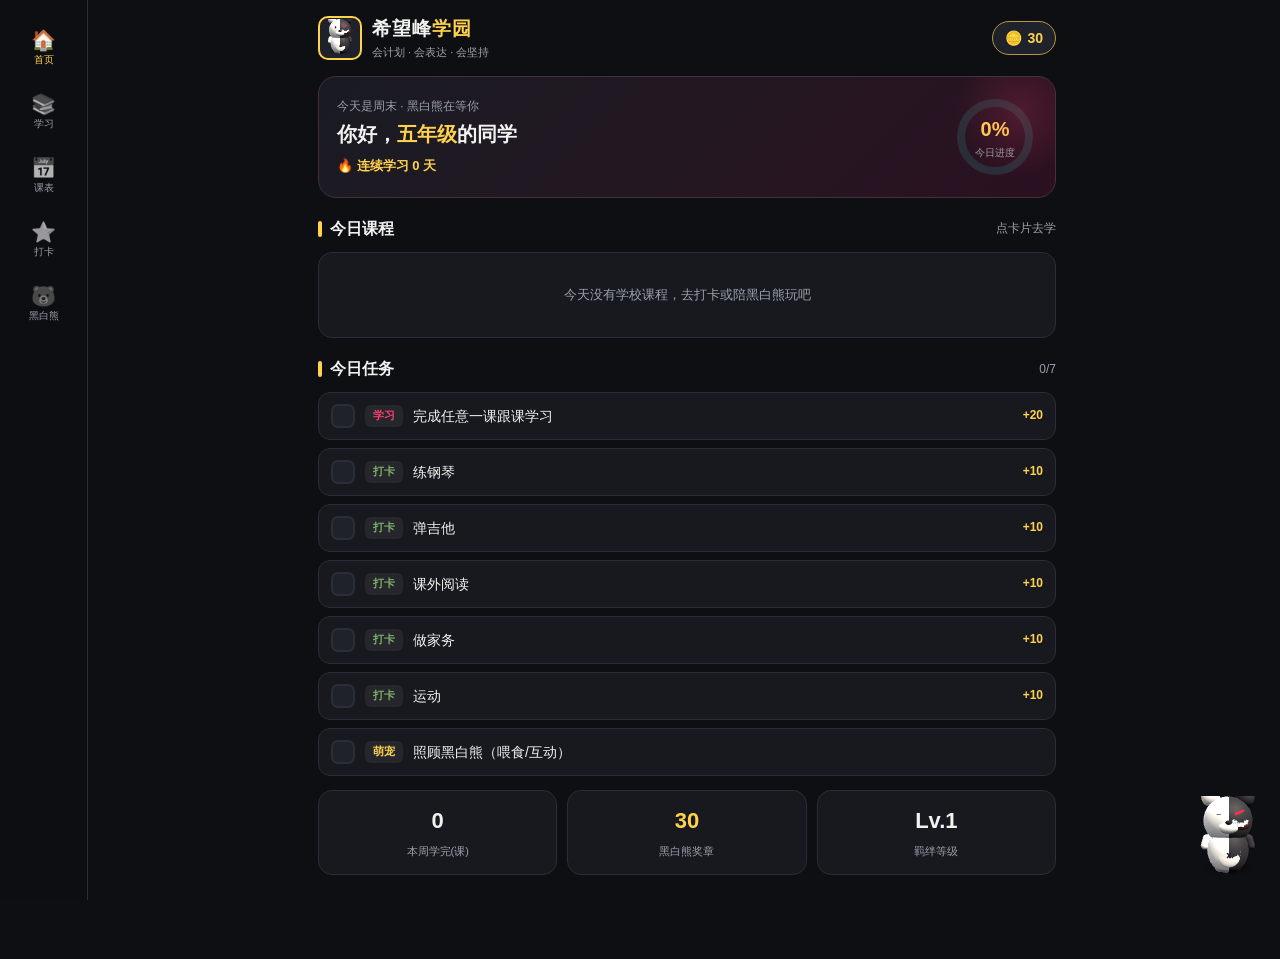
==== index.html @ 55ed20ae "v2.1: 华为平板适配(鸿蒙PWA meta补齐/横屏左侧导航验证/息屏停渲染省电), sw bump v3" ====
<!DOCTYPE html>
<html lang="zh-CN">
<head>
<meta charset="UTF-8">
<meta name="viewport" content="width=device-width, initial-scale=1.0, viewport-fit=cover, user-scalable=no">
<meta name="theme-color" content="#0E0F13">
<meta name="mobile-web-app-capable" content="yes">
<meta name="apple-mobile-web-app-capable" content="yes">
<meta name="apple-mobile-web-app-status-bar-style" content="black-translucent">
<title>希望峰学园</title>
<meta name="description" content="源远的学习小天地 — 跟课学习、课表、打卡、养黑白熊">
<link rel="manifest" href="manifest.json">
<link rel="apple-touch-icon" href="icon-192.png">
<link rel="stylesheet" href="styles.css">
</head>
<body>

<div id="app">
  <div class="topbar">
    <div class="logo"><canvas id="logo-canvas"></canvas></div>
    <div>
      <h1>希望峰<span class="accent">学园</span></h1>
      <div class="tagline">会计划 · 会表达 · 会坚持</div>
    </div>
    <div class="medal-pill">🪙 <span id="medal-count">0</span></div>
  </div>
  <div id="view"></div>
</div>

<div id="roamer"><canvas id="roamer-canvas" data-scale="3"></canvas></div>

<nav id="tabbar" class="tabbar"></nav>
<div id="toast-wrap"></div>

<script src="three.min.js"></script>
<script src="pet3d.js"></script>
<script src="data.js"></script>
<script src="app.js"></script>
</body>
</html>
---- styles.css ----
/* 希望峰学园 — 酷黑弹丸风 */
:root {
  --bg: #0E0F13;
  --surface: #17191F;
  --surface2: #1F222B;
  --surface3: #262A35;
  --border: #2A2E38;
  --gold: #FFD24D;
  --gold-dim: #B8963A;
  --pink: #FF3E6C;
  --blue: #4CC9F0;
  --green: #7FB069;
  --red: #FF6B6B;
  --purple: #B892FF;
  --text: #F2F2F0;
  --dim: #9AA0AA;
  --radius: 14px;
  --tabbar-h: 64px;
}

* { margin: 0; padding: 0; box-sizing: border-box; -webkit-tap-highlight-color: transparent; }
html, body { height: 100%; }
body {
  background: var(--bg);
  color: var(--text);
  font-family: -apple-system, "PingFang SC", "Source Han Sans SC", "Noto Sans SC", "Microsoft YaHei", sans-serif;
  font-size: 15px;
  line-height: 1.6;
  overflow-x: hidden;
}
button { font-family: inherit; cursor: pointer; }
input, select { font-family: inherit; }

#app { max-width: 520px; margin: 0 auto; padding: 14px 14px calc(var(--tabbar-h) + 20px); min-height: 100vh; }

/* ---------- 通用卡片 ---------- */
.card {
  background: var(--surface);
  border: 1px solid var(--border);
  border-radius: var(--radius);
  padding: 14px;
  margin-bottom: 12px;
}
.card-dark { background: linear-gradient(135deg, #16171D 0%, #1D1420 100%); border-color: #3A2A35; }

.section-title {
  font-size: 16px; font-weight: 700; margin: 18px 0 10px;
  display: flex; align-items: center; gap: 8px;
}
.section-title::before {
  content: ''; width: 4px; height: 16px; background: var(--gold);
  border-radius: 2px; flex: none;
}
.section-title .sub { font-size: 12px; color: var(--dim); font-weight: 400; margin-left: auto; }

/* ---------- 顶栏 ---------- */
.topbar {
  display: flex; align-items: center; gap: 10px; margin-bottom: 14px;
}
.topbar .logo {
  width: 44px; height: 44px; background: var(--surface2);
  border: 2px solid var(--gold); border-radius: 10px;
  display: flex; align-items: center; justify-content: center; flex: none;
}
.topbar .logo canvas { width: 38px; height: 38px; }
.topbar h1 { font-size: 19px; letter-spacing: 1px; }
.topbar h1 .accent { color: var(--gold); }
.topbar .tagline { font-size: 11px; color: var(--dim); }
.medal-pill {
  margin-left: auto; background: var(--surface2); border: 1px solid var(--gold-dim);
  color: var(--gold); border-radius: 999px; padding: 5px 12px;
  font-weight: 700; font-size: 14px; display: flex; align-items: center; gap: 5px;
  flex: none;
}

/* ---------- 首页大卡 ---------- */
.hero {
  background: linear-gradient(135deg, #191B22 0%, #241722 55%, #2B1020 100%);
  border: 1px solid #453040;
  border-radius: 18px; padding: 18px; margin-bottom: 12px;
  display: flex; align-items: center; gap: 14px; position: relative; overflow: hidden;
}
.hero::after {
  content: ''; position: absolute; right: -30px; top: -30px;
  width: 130px; height: 130px; border-radius: 50%;
  background: radial-gradient(circle, rgba(255,62,108,.18), transparent 70%);
}
.hero-info { flex: 1; }
.hero-info .hi { font-size: 12px; color: var(--dim); }
.hero-info h2 { font-size: 20px; margin: 2px 0 6px; }
.hero-info .streak { color: var(--gold); font-size: 13px; font-weight: 600; }
.ring-wrap { position: relative; width: 84px; height: 84px; flex: none; }
.ring-wrap svg { transform: rotate(-90deg); }
.ring-wrap .ring-num {
  position: absolute; inset: 0; display: flex; flex-direction: column;
  align-items: center; justify-content: center;
}
.ring-num b { font-size: 20px; color: var(--gold); }
.ring-num i { font-style: normal; font-size: 10px; color: var(--dim); }

/* ---------- 今日课程 ---------- */
.course-grid { display: grid; grid-template-columns: 1fr 1fr; gap: 10px; }
.course-card {
  background: var(--surface); border: 1px solid var(--border);
  border-radius: var(--radius); padding: 12px; position: relative;
}
.course-card .subj { font-size: 12px; font-weight: 700; display: flex; align-items: center; gap: 6px; }
.course-card .name { font-size: 14px; margin: 4px 0 10px; color: var(--text); }
.course-card .go {
  background: var(--surface3); border: 1px solid var(--border); color: var(--gold);
  font-size: 12px; padding: 4px 12px; border-radius: 999px;
}
.dot { width: 8px; height: 8px; border-radius: 2px; display: inline-block; }

/* ---------- 任务清单 ---------- */
.task-row {
  display: flex; align-items: center; gap: 10px;
  background: var(--surface); border: 1px solid var(--border);
  border-radius: 12px; padding: 11px 12px; margin-bottom: 8px;
}
.task-row .chk {
  width: 24px; height: 24px; border-radius: 7px; flex: none;
  border: 2px solid var(--border); background: var(--surface2);
  display: flex; align-items: center; justify-content: center;
  color: transparent; font-size: 14px; transition: all .15s;
}
.task-row.done .chk { background: var(--gold); border-color: var(--gold); color: #1a1a1a; }
.task-row.done .txt { color: var(--dim); text-decoration: line-through; }
.task-row .badge-subj { font-size: 11px; font-weight: 700; padding: 2px 8px; border-radius: 6px; flex: none; }
.task-row .txt { flex: 1; font-size: 14px; }
.task-row .pts { color: var(--gold); font-size: 12px; font-weight: 700; flex: none; }

/* ---------- 数据三格 ---------- */
.stat-row { display: grid; grid-template-columns: 1fr 1fr 1fr; gap: 10px; }
.stat-cell {
  background: var(--surface); border: 1px solid var(--border);
  border-radius: var(--radius); padding: 12px; text-align: center;
}
.stat-cell b { font-size: 22px; display: block; }
.stat-cell span { font-size: 11px; color: var(--dim); }
.stat-cell.gold b { color: var(--gold); }

/* ---------- 学科 ---------- */
.subj-card {
  display: flex; align-items: center; gap: 12px;
  background: var(--surface); border: 1px solid var(--border);
  border-radius: var(--radius); padding: 14px; margin-bottom: 10px;
}
.subj-icon {
  width: 46px; height: 46px; border-radius: 12px; flex: none;
  display: flex; align-items: center; justify-content: center;
  font-size: 20px; font-weight: 800; color: #10121;
}
.subj-card .meta { flex: 1; }
.subj-card .meta b { font-size: 16px; }
.subj-card .meta div { font-size: 12px; color: var(--dim); }
.subj-card .arrow { color: var(--dim); }

.unit-block { margin-bottom: 10px; }
.unit-head {
  display: flex; align-items: center; gap: 8px; padding: 12px 14px;
  background: var(--surface2); border: 1px solid var(--border); border-radius: 12px;
  font-weight: 700; font-size: 14px;
}
.unit-head .ufocus { font-size: 11px; color: var(--dim); font-weight: 400; display: block; }
.unit-head .caret { margin-left: auto; color: var(--dim); transition: transform .2s; }
.unit-block.open .unit-head .caret { transform: rotate(90deg); }
.unit-lessons { display: none; padding: 8px 0 0 10px; }
.unit-block.open .unit-lessons { display: block; }
.lesson-row {
  display: flex; align-items: center; gap: 8px;
  padding: 10px 12px; margin-bottom: 6px;
  background: var(--surface); border: 1px solid var(--border); border-radius: 10px;
  font-size: 14px;
}
.lesson-row .done-mark { color: var(--gold); flex: none; width: 18px; }
.lesson-row .skel { font-size: 10px; color: var(--dim); border: 1px dashed var(--border); border-radius: 4px; padding: 0 5px; margin-left: auto; flex: none; }

/* ---------- 课文页 ---------- */
.lesson-hero {
  border-radius: 18px; padding: 18px; margin-bottom: 12px;
  background: linear-gradient(135deg, #1C1E26, #251423);
  border: 1px solid #453040;
}
.lesson-hero .crumb { font-size: 12px; color: var(--dim); }
.lesson-hero h2 { font-size: 21px; margin: 4px 0; }
.lesson-hero .focus { font-size: 13px; color: var(--gold); }
.word-chips { display: flex; flex-wrap: wrap; gap: 8px; }
.chip {
  background: var(--surface2); border: 1px solid var(--border);
  padding: 5px 12px; border-radius: 8px; font-size: 14px;
}
.chip.eng { color: var(--blue); }
.ex-q { background: var(--surface2); border-radius: 10px; padding: 12px; margin-bottom: 8px; }
.ex-q .q { font-size: 14px; }
.ex-q .a { font-size: 13px; color: var(--green); margin-top: 8px; display: none; }
.ex-q.open .a { display: block; }
.ex-q .toggle { font-size: 12px; color: var(--gold); margin-top: 6px; display: inline-block; }

/* ---------- 课表 ---------- */
.sched-table { display: grid; grid-template-columns: 34px repeat(5, 1fr); gap: 4px; font-size: 12px; }
.sched-table .hd {
  text-align: center; font-weight: 700; color: var(--gold); font-size: 12px;
  padding: 6px 0;
}
.sched-table .period {
  display: flex; align-items: center; justify-content: center;
  color: var(--dim); font-size: 11px;
}
.sched-cell {
  background: var(--surface); border: 1px solid var(--border); border-radius: 8px;
  min-height: 40px; display: flex; align-items: center; justify-content: center;
  text-align: center; padding: 3px 2px; font-size: 11px; line-height: 1.3;
  word-break: break-all;
}
.sched-cell.today-col { border-color: var(--gold); background: rgba(255,210,77,.08); }
.sched-hint { font-size: 11px; color: var(--dim); margin-top: 8px; }
.extra-item {
  display: flex; align-items: center; gap: 10px;
  background: var(--surface); border: 1px solid var(--border);
  border-radius: 10px; padding: 10px 12px; margin-bottom: 8px; font-size: 14px;
}
.extra-item .time { color: var(--blue); font-size: 12px; }
.extra-item .del { margin-left: auto; color: var(--dim); background: none; border: none; font-size: 16px; }

/* ---------- 打卡 ---------- */
.checkin-grid { display: grid; grid-template-columns: 1fr 1fr; gap: 10px; }
.checkin-card {
  background: var(--surface); border: 1px solid var(--border);
  border-radius: var(--radius); padding: 14px; text-align: center; position: relative;
}
.checkin-card .ic { font-size: 28px; }
.checkin-card b { display: block; margin: 4px 0 2px; font-size: 15px; }
.checkin-card .streak { font-size: 11px; color: var(--gold); }
.checkin-card .week { display: flex; justify-content: center; gap: 4px; margin: 8px 0; }
.checkin-card .week i {
  width: 12px; height: 12px; border-radius: 4px; background: var(--surface3);
}
.checkin-card .week i.on { background: var(--gold); }
.checkin-card.done-today { border-color: var(--gold); }
.checkin-card .big-btn {
  width: 100%; border: none; border-radius: 9px; padding: 7px 0;
  font-weight: 700; font-size: 13px;
  background: var(--gold); color: #1A1408;
}
.checkin-card.done-today .big-btn { background: var(--surface3); color: var(--dim); }

/* ---------- 萌宠房间 ---------- */
.pet-stage {
  background: radial-gradient(ellipse at 50% 80%, #232633 0%, #14161C 70%);
  border: 1px solid var(--border); border-radius: 18px;
  min-height: 220px; display: flex; align-items: flex-end; justify-content: center;
  position: relative; overflow: hidden; margin-bottom: 12px; padding: 20px 0 6px;
}
.pet-stage canvas { width: 220px; height: 220px; }
.pet-stage .bubble {
  position: absolute; top: 12px; left: 50%; transform: translateX(-50%);
  background: var(--surface3); border: 1px solid var(--border);
  border-radius: 12px; padding: 6px 14px; font-size: 13px; max-width: 86%;
  white-space: nowrap; overflow: hidden; text-overflow: ellipsis;
}
.pet-stage .bubble::after {
  content: ''; position: absolute; bottom: -5px; left: 50%; margin-left: -5px;
  width: 10px; height: 10px; background: var(--surface3);
  border-right: 1px solid var(--border); border-bottom: 1px solid var(--border);
  transform: rotate(45deg);
}
.pet-name-row { display: flex; align-items: center; gap: 8px; margin-bottom: 10px; }
.pet-name-row b { font-size: 18px; }
.pet-name-row .lv { font-size: 11px; color: var(--gold); border: 1px solid var(--gold-dim); border-radius: 6px; padding: 1px 8px; }
.pet-name-row .rename { margin-left: auto; font-size: 12px; color: var(--dim); background: none; border: none; }

.stat-bars { display: grid; grid-template-columns: 1fr 1fr; gap: 8px 14px; margin-bottom: 12px; }
.stat-bar .lb { display: flex; justify-content: space-between; font-size: 12px; margin-bottom: 3px; }
.stat-bar .lb span:last-child { color: var(--dim); }
.bar { height: 8px; background: var(--surface3); border-radius: 4px; overflow: hidden; }
.bar i { display: block; height: 100%; border-radius: 4px; transition: width .4s; }
.bar.hunger i { background: var(--red); }
.bar.thirst i { background: var(--blue); }
.bar.mood i { background: var(--gold); }
.bar.energy i { background: var(--purple); }

.act-grid { display: grid; grid-template-columns: repeat(4, 1fr); gap: 8px; }
.act-btn {
  background: var(--surface); border: 1px solid var(--border); border-radius: 12px;
  padding: 10px 4px; text-align: center; color: var(--text);
  display: flex; flex-direction: column; align-items: center; gap: 2px;
}
.act-btn .ic { font-size: 22px; }
.act-btn b { font-size: 12px; }
.act-btn .cost { font-size: 10px; color: var(--gold); }
.act-btn:disabled { opacity: .38; }
.act-btn:not(:disabled):active { transform: scale(.95); }

.skin-grid { display: grid; grid-template-columns: repeat(3, 1fr); gap: 8px; }
.skin-cell {
  background: var(--surface); border: 1px solid var(--border); border-radius: 12px;
  padding: 8px 4px; text-align: center; font-size: 11px; color: var(--dim);
}
.skin-cell canvas { display: block; margin: 0 auto 4px; }
.skin-cell.owned { color: var(--text); }
.skin-cell.active { border-color: var(--gold); color: var(--gold); }
.skin-cell .cost { color: var(--gold); font-size: 10px; }

/* ---------- 全局溜达宠物 ---------- */
#roamer {
  position: fixed; right: 10px; bottom: calc(var(--tabbar-h) + 14px);
  z-index: 50; cursor: pointer; transition: none;
}
#roamer canvas { display: block; width: 84px; height: 84px; }

/* ---------- 底部导航 ---------- */
.tabbar {
  position: fixed; left: 0; right: 0; bottom: 0; z-index: 60;
  height: var(--tabbar-h);
  background: rgba(14,15,19,.92); backdrop-filter: blur(12px);
  border-top: 1px solid var(--border);
  display: flex; max-width: 520px; margin: 0 auto;
}
.tabbar a {
  flex: 1; display: flex; flex-direction: column; align-items: center; justify-content: center;
  gap: 2px; text-decoration: none; color: var(--dim); font-size: 10px;
}
.tabbar a .ti { font-size: 20px; line-height: 1; filter: grayscale(1); opacity: .7; }
.tabbar a.on { color: var(--gold); }
.tabbar a.on .ti { filter: none; opacity: 1; }

/* ---------- 弹窗/提示 ---------- */
.modal-mask {
  position: fixed; inset: 0; background: rgba(0,0,0,.6); z-index: 90;
  display: flex; align-items: center; justify-content: center; padding: 24px;
}
.modal {
  background: var(--surface2); border: 1px solid var(--border); border-radius: 16px;
  padding: 18px; width: 100%; max-width: 340px;
}
.modal h3 { margin-bottom: 12px; font-size: 16px; }
.modal input, .modal select {
  width: 100%; background: var(--surface); border: 1px solid var(--border);
  border-radius: 10px; padding: 10px 12px; color: var(--text); font-size: 15px;
  margin-bottom: 10px;
}
.modal .btn-row { display: flex; gap: 10px; margin-top: 4px; }
.btn {
  flex: 1; border: none; border-radius: 10px; padding: 10px 0;
  font-size: 14px; font-weight: 700;
  background: var(--gold); color: #1A1408;
}
.btn.ghost { background: var(--surface3); color: var(--dim); }

#toast-wrap { position: fixed; top: 18px; left: 50%; transform: translateX(-50%); z-index: 99; display: flex; flex-direction: column; gap: 8px; align-items: center; }
.toast {
  background: var(--surface3); border: 1px solid var(--gold-dim); color: var(--gold);
  border-radius: 999px; padding: 8px 18px; font-size: 13px; font-weight: 700;
  animation: toastIn .25s ease-out;
  white-space: nowrap;
}
@keyframes toastIn { from { opacity: 0; transform: translateY(-12px); } to { opacity: 1; } }

.float-pts {
  position: fixed; z-index: 98; color: var(--gold); font-weight: 800; font-size: 18px;
  pointer-events: none; animation: floatUp 1s ease-out forwards;
  text-shadow: 0 2px 8px rgba(0,0,0,.6);
}
@keyframes floatUp { from { opacity: 1; transform: translateY(0); } to { opacity: 0; transform: translateY(-46px); } }

.back-row { display: flex; align-items: center; gap: 8px; margin-bottom: 10px; }
.back-row button { background: none; border: none; color: var(--gold); font-size: 14px; padding: 4px 0; }

.empty-tip { color: var(--dim); font-size: 13px; text-align: center; padding: 18px 0; }
.hint { font-size: 11px; color: var(--dim); margin-top: 10px; line-height: 1.5; }

/* ---------- 横屏/平板: 左侧导航 ---------- */
@media (min-width: 760px) {
  #app { max-width: 860px; padding-left: 108px; }
  .tabbar {
    left: 0; right: auto; top: 0; bottom: 0; width: 88px; height: auto;
    flex-direction: column; border-top: none; border-right: 1px solid var(--border);
    padding-top: 20px; justify-content: flex-start; gap: 6px;
  }
  .tabbar a { flex: none; width: 100%; padding: 10px 0; }
  #roamer { bottom: 20px; }
  .course-grid { grid-template-columns: repeat(3, 1fr); }
  .checkin-grid { grid-template-columns: repeat(3, 1fr); }
  .act-grid { grid-template-columns: repeat(4, 1fr); }
}
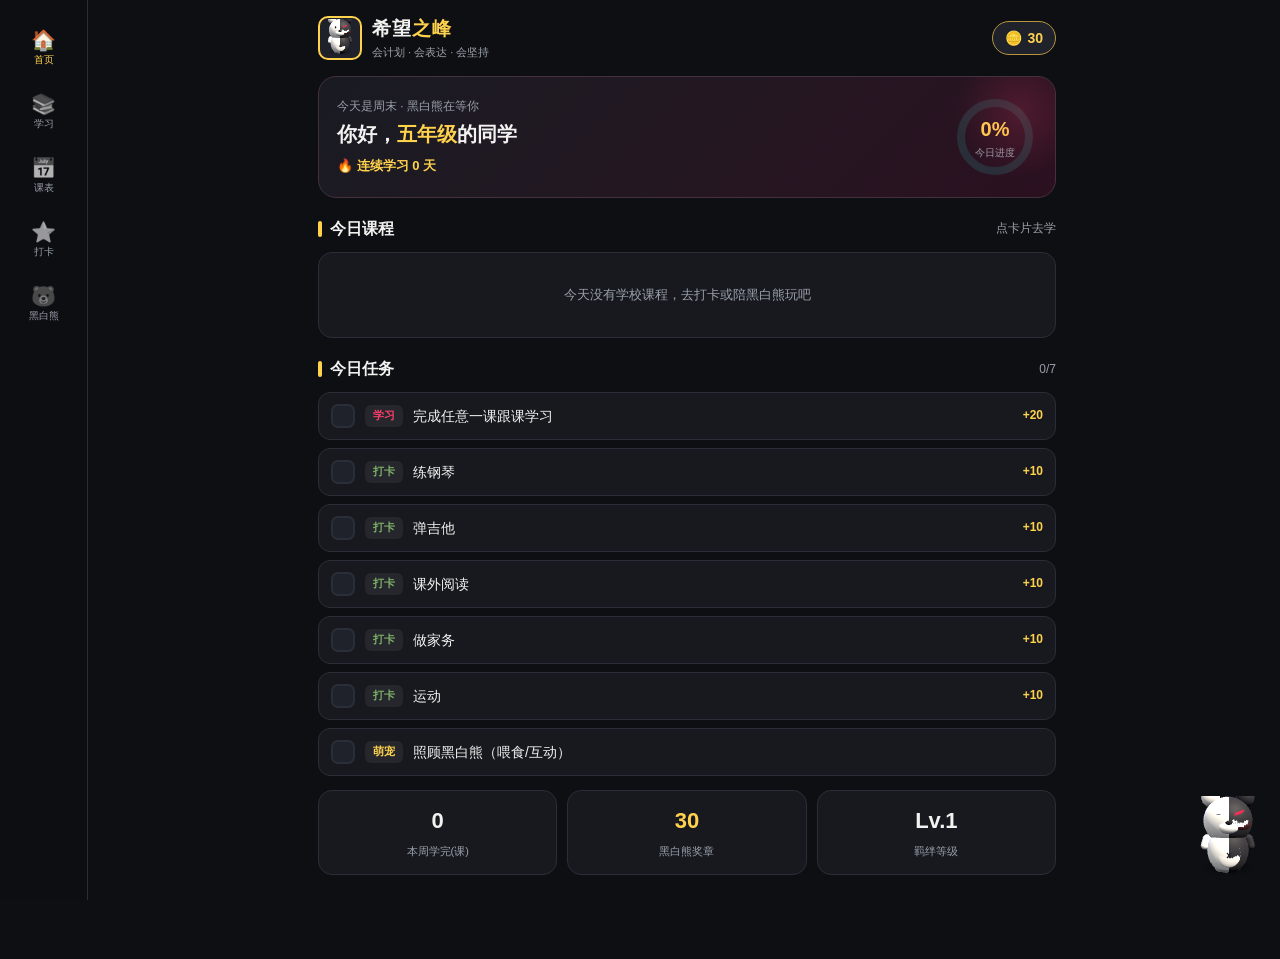
==== commit 1e487d9a: "改名希望之峰 + manifest绝对start_url/scope(TWA前置), sw v4" ====
--- a/index.html
+++ b/index.html
@@ -7,7 +7,7 @@
 <meta name="mobile-web-app-capable" content="yes">
 <meta name="apple-mobile-web-app-capable" content="yes">
 <meta name="apple-mobile-web-app-status-bar-style" content="black-translucent">
-<title>希望峰学园</title>
+<title>希望之峰</title>
 <meta name="description" content="源远的学习小天地 — 跟课学习、课表、打卡、养黑白熊">
 <link rel="manifest" href="manifest.json">
 <link rel="apple-touch-icon" href="icon-192.png">
@@ -19,7 +19,7 @@
   <div class="topbar">
     <div class="logo"><canvas id="logo-canvas"></canvas></div>
     <div>
-      <h1>希望峰<span class="accent">学园</span></h1>
+      <h1>希望<span class="accent">之峰</span></h1>
       <div class="tagline">会计划 · 会表达 · 会坚持</div>
     </div>
     <div class="medal-pill">🪙 <span id="medal-count">0</span></div>
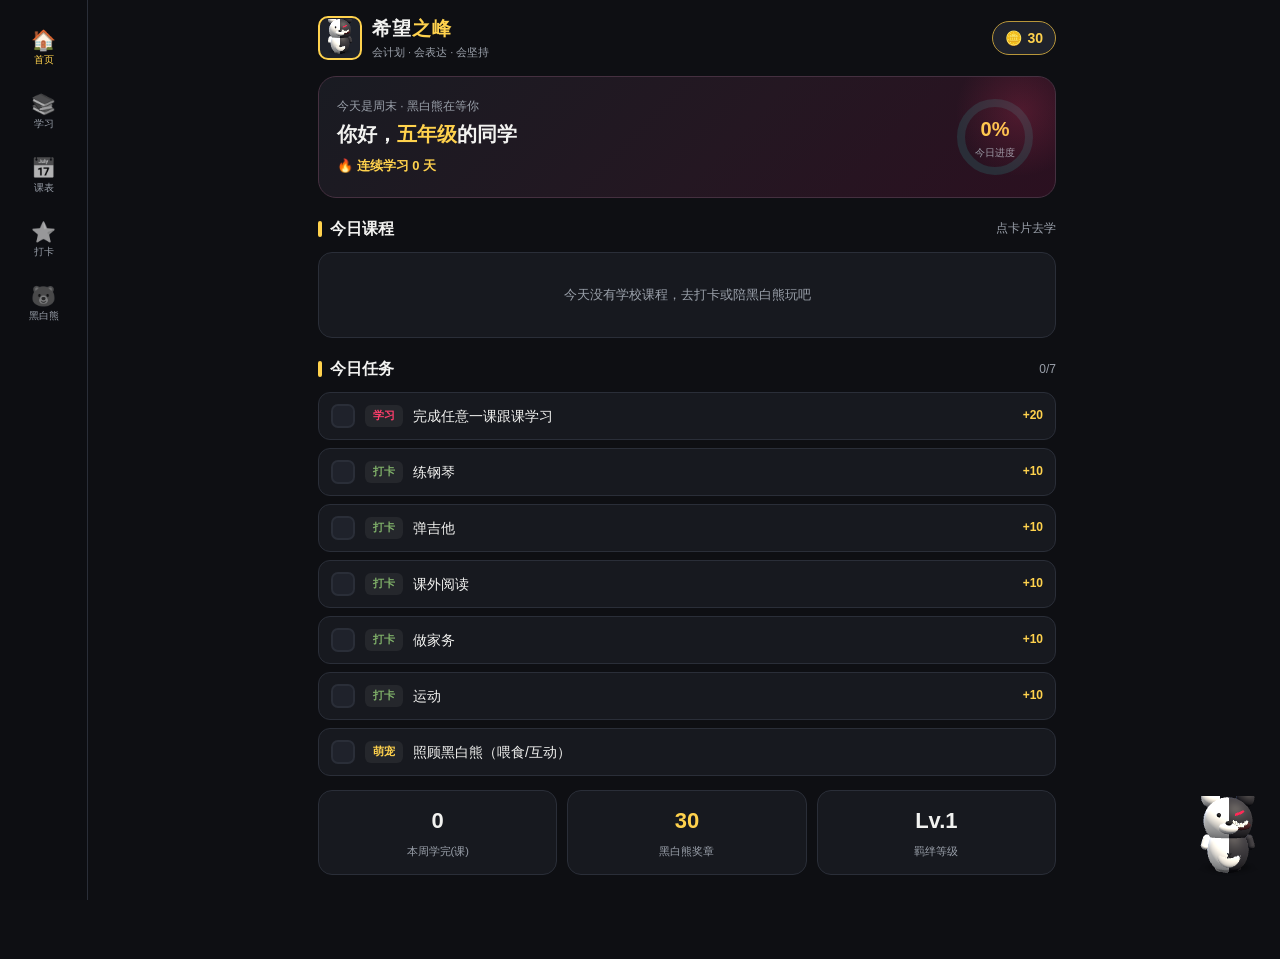
==== commit ab8960c3: "v1.3: 玩法专属音效(进食/喝水/零食/挠痒/翻身/睡觉/起床+唔噗噗熊叫bearVoice), 生字卡221张+单词卡172张点读弹窗, 数学随机出题器+语文抽生字+英语考单词, sw v12" ====
--- a/index.html
+++ b/index.html
@@ -35,6 +35,7 @@
 <script src="three.min.js"></script>
 <script src="pet3d.js"></script>
 <script src="data.js"></script>
+<script src="dict.js"></script>
 <script src="app.js"></script>
 </body>
 </html>
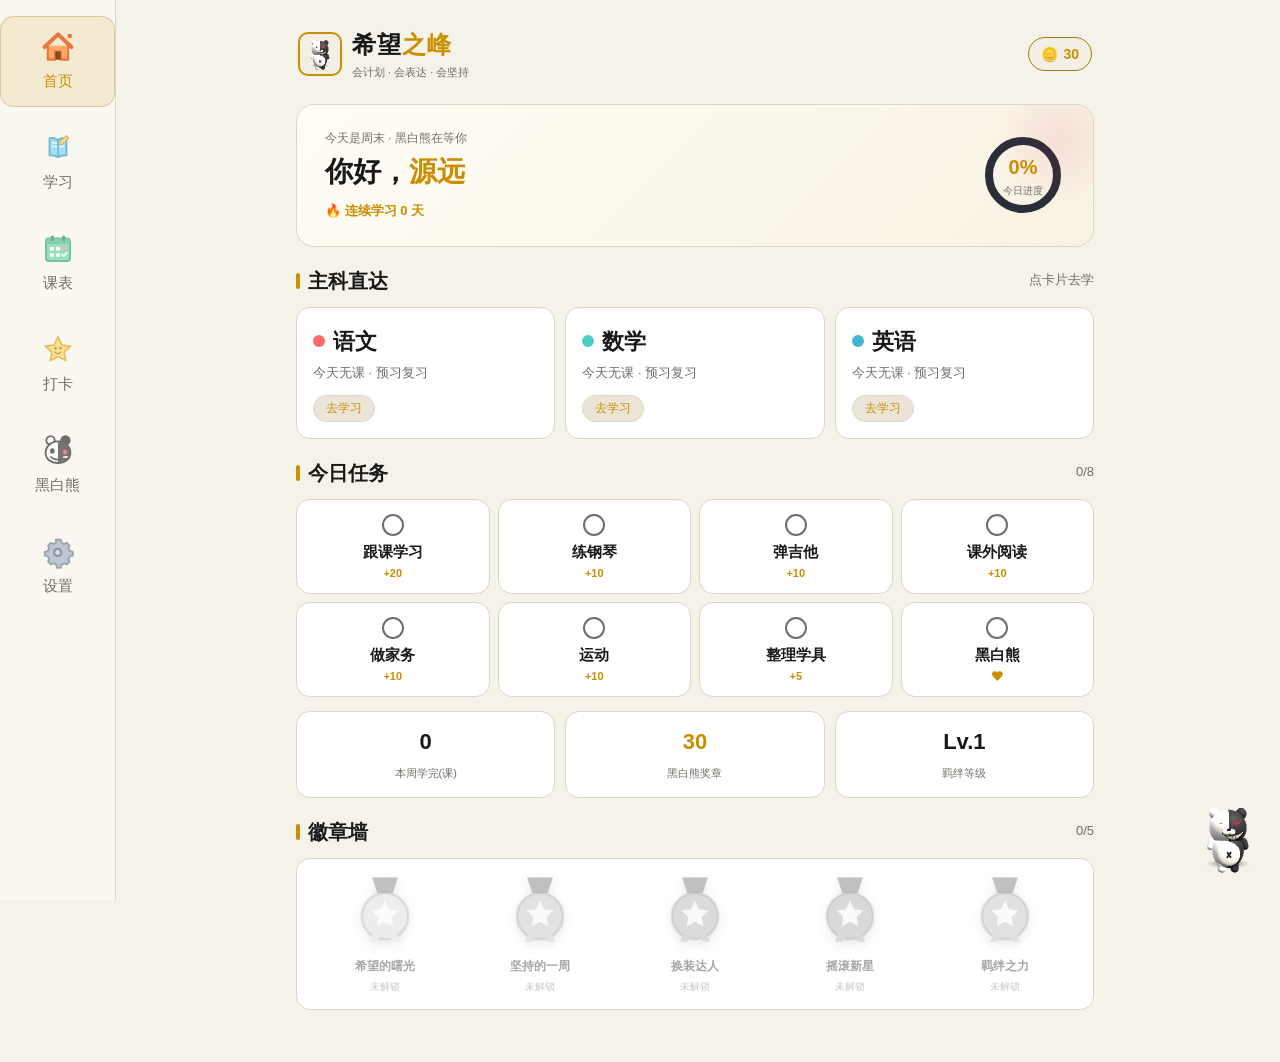
==== commit 8302e6ff: "Add Monokuma playground with six courses and refine character face" ====
--- a/index.html
+++ b/index.html
@@ -12,6 +12,7 @@
 <link rel="manifest" href="manifest.json">
 <link rel="apple-touch-icon" href="icon-192.png">
 <link rel="stylesheet" href="styles.css">
+<link rel="stylesheet" href="arcade.css">
 </head>
 <body>
 
@@ -36,6 +37,7 @@
 <script src="pet3d.js"></script>
 <script src="data.js"></script>
 <script src="dict.js"></script>
+<script src="arcade.js"></script>
 <script src="app.js"></script>
 </body>
 </html>
--- a/styles.css
+++ b/styles.css
@@ -18,6 +18,23 @@
   --tabbar-h: 64px;
 }
 
+/* 浅色主题 · 纸张白（默认） */
+body.theme-light {
+  --bg: #F5F2E9;
+  --surface: #FFFFFF;
+  --surface2: #F3EFE4;
+  --surface3: #EAE5D6;
+  --border: #DCD6C4;
+  --gold: #C98F00;
+  --gold-dim: #9A7B1C;
+  --pink: #E01E5A;
+  --blue: #0E8FC4;
+  --green: #4E7D3A;
+  --red: #D94040;
+  --purple: #7A5BD6;
+  --text: #191A17;
+  --dim: #6E6F68;
+}
 * { margin: 0; padding: 0; box-sizing: border-box; -webkit-tap-highlight-color: transparent; }
 html, body { height: 100%; }
 body {
@@ -104,8 +121,9 @@
   background: var(--surface); border: 1px solid var(--border);
   border-radius: var(--radius); padding: 12px; position: relative;
 }
-.course-card .subj { font-size: 12px; font-weight: 700; display: flex; align-items: center; gap: 6px; }
-.course-card .name { font-size: 14px; margin: 4px 0 10px; color: var(--text); }
+.course-card .subj { font-size: 19px; font-weight: 800; display: flex; align-items: center; gap: 8px; }
+.course-card .subj .dot { width: 12px; height: 12px; border-radius: 50%; flex: none; }
+.course-card .name { font-size: 13px; margin: 4px 0 10px; color: var(--dim); }
 .course-card .go {
   background: var(--surface3); border: 1px solid var(--border); color: var(--gold);
   font-size: 12px; padding: 4px 12px; border-radius: 999px;
@@ -321,7 +339,7 @@
   flex: 1; display: flex; flex-direction: column; align-items: center; justify-content: center;
   gap: 2px; text-decoration: none; color: var(--dim); font-size: 10px;
 }
-.tabbar a .ti { font-size: 20px; line-height: 1; filter: grayscale(1); opacity: .7; }
+.tabbar a .ti { font-size: 20px; line-height: 1; filter: none; opacity: .62; transition: opacity .15s, transform .15s; }
 .tabbar a.on { color: var(--gold); }
 .tabbar a.on .ti { filter: none; opacity: 1; }
 
@@ -371,16 +389,274 @@
 .hint { font-size: 11px; color: var(--dim); margin-top: 10px; line-height: 1.5; }
 
 /* ---------- 横屏/平板: 左侧导航 ---------- */
-@media (min-width: 760px) {
-  #app { max-width: 860px; padding-left: 108px; }
+/* ---------- 平板布局（≥600px，含平板竖屏）：铺满+侧栏+大字 ---------- */
+@media (min-width: 600px) {
+  body { font-size: 17px; }
+  #app { max-width: none; width: auto; padding: 18px 26px 40px 134px; }
+  .topbar { padding: 8px 2px; }
+  .topbar h1 { font-size: 24px; }
   .tabbar {
-    left: 0; right: auto; top: 0; bottom: 0; width: 88px; height: auto;
+    left: 0; right: auto; top: 0; bottom: 0; width: 116px; height: auto;
     flex-direction: column; border-top: none; border-right: 1px solid var(--border);
-    padding-top: 20px; justify-content: flex-start; gap: 6px;
+    padding-top: 16px; justify-content: flex-start; gap: 10px;
   }
-  .tabbar a { flex: none; width: 100%; padding: 10px 0; }
+  .tabbar a { flex: none; width: 100%; padding: 14px 0; font-size: 15px; gap: 5px; }
+  .tabbar a .ti { font-size: 34px; }
+  .tabbar a.on .ti { transform: scale(1.12); }
   #roamer { bottom: 20px; }
+  .card { padding: 16px 18px; font-size: 16px; }
+  .section-title { font-size: 20px; }
+  .section-title .sub { font-size: 13px; }
+  .btn { font-size: 16px; padding: 13px 0; }
+  .hero h2 { font-size: 30px; }
+  .lesson-hero h2 { font-size: 32px; }
+  .task-row { padding: 14px 16px; }
+  .task-row .txt { font-size: 17px; }
+  .word-chips .chip { font-size: 17px; padding: 8px 16px; }
+  .ex-q .q { font-size: 18px; }
+  .ex-q .a { font-size: 16px; }
+  .lesson-row { font-size: 18px; padding: 13px 14px; }
+  .unit-head { font-size: 18px; }
+  .focus { font-size: 15px; }
+  .hint { font-size: 14px; }
+  #book-embed img, #book-pages img { max-width: 820px; margin: 0 auto; display: block; }
+  .sched-table { font-size: 15px; grid-template-columns: 44px repeat(5, 1fr); gap: 6px; }
+  .sched-table .period { font-size: 14px; }
+  .sched-cell { padding: 10px 6px; line-height: 1.35; }
+  .sched-hint { font-size: 13px; }
+  .stat-bars { display: grid; grid-template-columns: 1fr 1fr; gap: 4px 18px; }
+  .toast { font-size: 16px; }
+  .modal h3 { font-size: 20px; }
+  .checkin-card b { font-size: 17px; }
+  .act-btn b { font-size: 15px; }
+  .subj-card, .course-card { padding: 16px; }
+}
+/* ---------- 大平板（≥900px）：更宽+卡片双栏 ---------- */
+@media (min-width: 900px) {
+  #app { padding-left: 146px; padding-right: 36px; }
   .course-grid { grid-template-columns: repeat(3, 1fr); }
   .checkin-grid { grid-template-columns: repeat(3, 1fr); }
   .act-grid { grid-template-columns: repeat(4, 1fr); }
-}
+  .word-chips .chip { font-size: 18px; }
+  .sched-table { font-size: 16px; grid-template-columns: 48px repeat(5, 1fr); }
+}
+@media (min-width: 760px) {
+  body { font-size: 16px; }
+  #app { max-width: 980px; }
+  .hero { padding: 24px 28px; }
+  .hero h2 { font-size: 28px; }
+  .lesson-hero h2 { font-size: 30px; }
+  .word-chips .chip { font-size: 15px; padding: 7px 15px; }
+  .word-chips .chip.eng { letter-spacing: .3px; }
+  .ex-q .q { font-size: 17px; }
+  #book-embed img, #book-pages img { max-width: 800px; margin: 0 auto; display: block; }
+  .task-row { padding: 12px 14px; }
+  .task-row .txt { font-size: 15px; }
+  .subj-grid, .card-grid { grid-template-columns: repeat(2, 1fr); }
+  .stat-bars { display: grid; grid-template-columns: 1fr 1fr; gap: 4px 18px; }
+}
+/* 手机横屏（高度矮）：压顶栏保内容 */
+@media (orientation: landscape) and (max-height: 560px) {
+  .topbar { padding: 4px 0; }
+  .topbar h1 { font-size: 16px; }
+  .hero { padding: 14px 18px; }
+  #app { padding-top: 8px; }
+}
+
+/* 浅色主题下的导航底色 */
+body.theme-light .tabbar { background: rgba(250,248,241,.94); }
+
+/* 浅色主题一致性补丁：hero/lesson-hero/card-dark 不再硬编码深色 */
+body.theme-light .hero { background: linear-gradient(135deg, #FFFDF6 0%, #F8F2E2 100%); border-color: var(--border); }
+body.theme-light .lesson-hero { background: linear-gradient(135deg, #FFFDF6, #F6F0DF); border-color: var(--border); }
+body.theme-light .card-dark { background: linear-gradient(135deg, #FBF8EE, #F3EDDD); border-color: var(--border); color: var(--text); }
+body.theme-light .hero::after { background: radial-gradient(circle, rgba(224,30,90,.10), transparent 70%); }
+
+/* 侧栏/底栏选中高亮（深浅两色通用） */
+.tabbar a.on { background: rgba(255,210,77,.16); border-radius: 14px; box-shadow: inset 0 0 0 1px rgba(255,210,77,.35); }
+body.theme-light .tabbar a.on { background: rgba(201,143,0,.13); box-shadow: inset 0 0 0 1px rgba(154,123,28,.30); }
+@media (max-width: 599px) {
+  .tabbar { padding: 6px 6px calc(6px + env(safe-area-inset-bottom)); gap: 4px; }
+  .tabbar a { margin: 0 2px; border-radius: 12px; }
+}
+@media (min-width: 600px) {
+  .course-card .subj { font-size: 22px; }
+  .tabbar a.on .ti { transform: scale(1.15); }
+}
+
+/* SVG 导航图标（不依赖系统emoji，平板上也是彩色） */
+.tabbar a .ti svg { width: 1em; height: 1em; display: block; margin: 0 auto; }
+
+/* ================= 今日任务8宫格 ================= */
+.task-grid { display: grid; grid-template-columns: repeat(4, 1fr); gap: 8px; margin-top: 8px; }
+.task-tile { position: relative; background: var(--surface); border: 1px solid var(--border); border-radius: 14px; padding: 14px 6px 10px; display: flex; flex-direction: column; align-items: center; gap: 4px; cursor: pointer; text-align: center; }
+.task-tile b { font-size: 13px; line-height: 1.3; }
+.task-tile .pts { font-size: 11px; color: var(--gold); font-weight: 700; }
+.task-tile .chk { width: 22px; height: 22px; border-radius: 50%; border: 2px solid var(--dim); display: flex; align-items: center; justify-content: center; font-size: 13px; color: transparent; margin-bottom: 2px; }
+.task-tile.done { background: rgba(90,209,160,.10); border-color: rgba(90,209,160,.5); }
+.task-tile.done .chk { background: #5AD1A0; border-color: #5AD1A0; color: #06331F; }
+.task-tile.done b { color: var(--dim); text-decoration: line-through; }
+
+/* ================= 徽章墙 ================= */
+.badge-grid { display: grid; grid-template-columns: repeat(4, 1fr); gap: 10px; }
+.badge-cell { display: flex; flex-direction: column; align-items: center; text-align: center; gap: 3px; }
+.badge-cell .medal svg { width: 52px; height: 60px; filter: drop-shadow(0 3px 6px rgba(0,0,0,.25)); }
+.badge-cell b { font-size: 12px; }
+.badge-cell i { font-size: 10px; color: var(--dim); font-style: normal; line-height: 1.3; }
+.badge-cell.lock { opacity: .38; filter: grayscale(1); }
+
+/* ================= 学习页学科方块（三栏） ================= */
+.subj-grid3 { display: grid; grid-template-columns: repeat(3, 1fr); gap: 10px; }
+.subj-tile { background: var(--surface); border: 1px solid var(--border); border-radius: 16px; padding: 16px 10px 12px; display: flex; flex-direction: column; align-items: center; gap: 6px; cursor: pointer; text-align: center; transition: transform .12s; }
+.subj-tile:active { transform: scale(.96); }
+.subj-tile .subj-icon { width: 54px; height: 54px; border-radius: 16px; display: flex; align-items: center; justify-content: center; font-size: 26px; font-weight: 800; }
+.subj-tile b { font-size: 16px; }
+.subj-tile .pv { font-size: 11px; color: var(--dim); }
+.subj-tile .pbar { width: 100%; height: 6px; border-radius: 3px; background: var(--surface3); overflow: hidden; }
+.subj-tile .pbar i { display: block; height: 100%; background: linear-gradient(90deg, var(--gold-dim), var(--gold)); border-radius: 3px; }
+.subj-tile.pending .subj-icon { filter: grayscale(.6); opacity: .6; }
+
+/* ================= 课表 v2（上下午/时间列） ================= */
+.sched2 { padding: 12px; }
+.srow { display: grid; grid-template-columns: 58px repeat(5, 1fr); gap: 5px; margin-bottom: 5px; }
+.srow.head { margin-bottom: 8px; }
+.shd { text-align: center; font-weight: 800; font-size: 15px; color: var(--wc); padding: 6px 0; border-radius: 10px; background: var(--surface3); border: 1px solid var(--border); }
+.shd.today { background: var(--wc); color: #14161C; border-color: var(--wc); }
+.sno { display: flex; flex-direction: column; align-items: center; gap: 2px; }
+.sno i { width: 26px; height: 26px; border-radius: 50%; background: var(--surface3); color: var(--dim); font-style: normal; font-weight: 800; font-size: 13px; display: flex; align-items: center; justify-content: center; }
+.sno u { font-size: 10.5px; color: var(--gold); cursor: pointer; text-decoration: underline dotted; }
+.scell { min-height: 52px; background: var(--surface2); border: 1px solid var(--border); border-radius: 10px; padding: 6px 4px; display: flex; flex-direction: column; align-items: center; justify-content: center; text-align: center; font-size: 14px; font-weight: 600; line-height: 1.25; cursor: pointer; gap: 2px; }
+.scell .dot { width: 7px; height: 7px; border-radius: 50%; }
+.scell.today { border: 2px solid var(--gold); background: rgba(255,210,77,.08); }
+.sched-band { display: flex; align-items: baseline; gap: 10px; margin: 10px 0 6px; padding: 6px 12px; border-radius: 10px; }
+.sched-band b { font-size: 15px; }
+.sched-band span { font-size: 11px; color: var(--dim); }
+.sched-band.am { background: linear-gradient(90deg, rgba(255,159,107,.22), transparent); border-left: 4px solid #FF9F6B; }
+.sched-band.pm { background: linear-gradient(90deg, rgba(77,201,240,.20), transparent); border-left: 4px solid #4CC9F0; }
+.sched-band.noon { background: linear-gradient(90deg, rgba(184,146,255,.18), transparent); border-left: 4px solid #B892FF; }
+.extra-grid { display: grid; grid-template-columns: repeat(3, 1fr); gap: 10px; margin-top: 8px; }
+.extra-tile { position: relative; background: var(--surface); border: 1px dashed var(--gold-dim); border-radius: 14px; padding: 14px 8px 10px; text-align: center; cursor: pointer; display: flex; flex-direction: column; gap: 3px; align-items: center; }
+.extra-tile b { font-size: 15px; color: var(--gold); }
+.extra-tile .t { font-size: 11px; color: var(--dim); }
+.extra-tile .del { position: absolute; top: 4px; right: 6px; border: none; background: none; color: var(--pink); font-size: 12px; cursor: pointer; }
+.extra-tile.add { border-style: solid; border-color: var(--border); }
+.extra-tile.add b { color: var(--dim); font-size: 22px; }
+
+/* ================= 黑白熊小屋 ================= */
+.bear-house { position: relative; min-height: 300px; border-radius: 18px; overflow: hidden; border: 1px solid var(--border); margin-bottom: 12px; }
+.bh-wall { position: absolute; inset: 0 0 38% 0; background: linear-gradient(180deg, #2B3245 0%, #3A4360 100%); transition: background 1s; }
+.bh-floor { position: absolute; left: 0; right: 0; bottom: 0; height: 38%; background: repeating-linear-gradient(90deg, #6B4A2E 0 46px, #7A5636 46px 92px); opacity: .92; }
+.bh-window { position: absolute; top: 22px; right: 26px; width: 92px; height: 78px; border-radius: 12px; border: 5px solid #57432C; background: linear-gradient(180deg, #7FB9E8, #BFE3F5); overflow: hidden; }
+.bh-window::after { content: ''; position: absolute; inset: 0; background: linear-gradient(90deg, transparent 46%, #57432C 46% 54%, transparent 54%), linear-gradient(180deg, transparent 46%, #57432C 46% 54%, transparent 54%); }
+.win-sun { position: absolute; top: 10px; left: 12px; width: 24px; height: 24px; border-radius: 50%; background: radial-gradient(circle, #FFE28A, #FFB800); box-shadow: 0 0 14px #FFD24D; transition: opacity .8s; }
+.win-moon, .win-star { opacity: 0; transition: opacity .8s; }
+.win-moon { position: absolute; top: 9px; left: 14px; width: 20px; height: 20px; border-radius: 50%; background: #F4EFD8; box-shadow: inset -6px 2px 0 #D8D2B8; }
+.win-star { position: absolute; width: 5px; height: 5px; border-radius: 50%; background: #FFF; }
+.win-star.s1 { top: 16px; right: 12px; } .win-star.s2 { top: 40px; right: 24px; } .win-star.s3 { top: 28px; right: 40px; }
+.bh-picture { position: absolute; top: 30px; left: 30px; width: 58px; height: 44px; border: 4px solid #57432C; border-radius: 6px; background: linear-gradient(135deg, #fff 50%, #141414 50%); }
+.bh-rug { position: absolute; bottom: 8px; left: 50%; transform: translateX(-50%); width: 220px; height: 46px; border-radius: 50%; background: repeating-radial-gradient(circle at center, #B8446A 0 12px, #8E3352 12px 24px); opacity: .55; }
+#pet-canvas { position: absolute; bottom: 12px; left: 50%; transform: translateX(-50%); z-index: 3; }
+#pet-bubble { z-index: 5; top: 8px; left: 50%; transform: translateX(-50%); position: absolute; }
+.bh-prop { display: none; position: absolute; z-index: 2; }
+.bh-bowl { bottom: 64px; right: calc(50% + 88px); width: 58px; height: 26px; border-radius: 4px 4px 30px 30px; background: linear-gradient(180deg, #F2E9DA, #C9B99B); border: 2px solid #A08C66; }
+.bh-bowl::after { content: ''; position: absolute; inset: 3px 8px 10px; border-radius: 0 0 20px 20px; background: #C43B3B; }
+.bh-bed { bottom: 6px; left: 14px; width: 120px; height: 54px; background: #8E5B3A; border-radius: 10px; }
+.bh-bed .pillow { position: absolute; top: 4px; left: 6px; width: 34px; height: 18px; background: #F2E9DA; border-radius: 6px; }
+.bh-bed .blanket { position: absolute; top: 16px; right: 4px; width: 78px; height: 30px; background: linear-gradient(180deg, #5AD1A0, #3E9E77); border-radius: 6px; }
+.bh-ball { bottom: 70px; left: calc(50% + 86px); width: 36px; height: 36px; border-radius: 50%; background: linear-gradient(90deg, #FF6B6B 50%, #FFF 50%); border: 2px solid #141414; box-shadow: 0 3px 0 rgba(0,0,0,.2); }
+.bh-book { bottom: 66px; left: calc(50% + 80px); width: 54px; height: 26px; background: #4CC9F0; border-radius: 3px 12px 3px 3px; }
+.bh-book::after { content: ''; position: absolute; top: -3px; left: 24px; width: 6px; height: 30px; background: #FFF; transform: skewY(-14deg); }
+.bh-cup { bottom: 68px; right: calc(50% + 92px); width: 30px; height: 36px; background: linear-gradient(180deg, transparent 0 6px, #BFE3F5 6px); border: 2px solid #7FA8C9; border-radius: 0 0 12px 12px; }
+/* 场景态 */
+.scene-eating .bh-bowl { display: block; animation: propIn .4s ease-out; }
+.scene-eating .bh-wall { background: linear-gradient(180deg, #4A3B2A, #5C4A33); }
+.scene-drinking .bh-cup { display: block; animation: propIn .4s ease-out; }
+.scene-snacking .bh-bowl { display: block; }
+.scene-snacking .bh-wall { background: linear-gradient(180deg, #50304A, #63405C); }
+.scene-playing .bh-ball { display: block; animation: bounce 1.2s infinite; }
+.scene-studying .bh-book { display: block; animation: propIn .4s ease-out; }
+.scene-studying .bh-wall { background: linear-gradient(180deg, #2E3B50, #3D4E6B); }
+.scene-sleeping .bh-bed { display: block; }
+.scene-sleeping .bh-wall { background: linear-gradient(180deg, #171C2B, #232B42); }
+.scene-sleeping .win-sun { opacity: 0; }
+.scene-sleeping .win-moon { opacity: 1; }
+.scene-sleeping .win-star { opacity: 1; animation: twinkle 2s infinite; }
+.scene-sleeping #pet-canvas { bottom: 34px; left: 74px; transform: none; }
+@keyframes propIn { from { opacity: 0; transform: translateY(14px); } to { opacity: 1; transform: none; } }
+@keyframes bounce { 0%,100% { transform: translateY(0); } 50% { transform: translateY(-12px); } }
+@keyframes twinkle { 0%,100% { opacity: .25; } 50% { opacity: 1; } }
+/* 浅色主题小屋 */
+body.theme-light .bh-wall { background: linear-gradient(180deg, #DCE6F2, #CBD8EA); }
+body.theme-light .scene-eating .bh-wall { background: linear-gradient(180deg, #F0E3CC, #E8D9BC); }
+body.theme-light .scene-studying .bh-wall { background: linear-gradient(180deg, #D6DFEE, #C6D2E6); }
+body.theme-light .scene-sleeping .bh-wall { background: linear-gradient(180deg, #2B3245, #3A4360); }
+body.theme-light .scene-playing .bh-wall { background: linear-gradient(180deg, #E0E6F2, #D2DAEC); }
+
+/* 平板适配 */
+@media (min-width: 600px) {
+  .task-tile b { font-size: 15px; }
+  .badge-grid { grid-template-columns: repeat(5, 1fr); gap: 14px; }
+  .badge-cell .medal svg { width: 62px; height: 72px; }
+  .subj-grid3 { grid-template-columns: repeat(3, 1fr); gap: 14px; }
+  .subj-tile .subj-icon { width: 62px; height: 62px; font-size: 30px; }
+  .subj-tile b { font-size: 18px; }
+  .scell { min-height: 64px; font-size: 17px; font-weight: 700; }
+  .shd { font-size: 17px; }
+  .sno i { width: 30px; height: 30px; font-size: 15px; }
+  .sno u { font-size: 12px; }
+  .bear-house { min-height: 340px; }
+}
+
+/* ================= 小屋 v2：尺寸修复 + 逼真化 ================= */
+.bear-house { min-height: 400px; }
+#pet-canvas { width: 230px; height: 230px; }
+/* 吊灯 */
+.bh-lamp { position: absolute; top: 0; left: 50%; transform: translateX(-50%); width: 2px; height: 26px; background: #3A3A3A; z-index: 2; }
+.bh-lamp::after { content: ''; position: absolute; top: 26px; left: 50%; transform: translateX(-50%); width: 56px; height: 30px; background: linear-gradient(180deg, #FFEEB0, #E8B004); border-radius: 8px 8px 16px 16px; clip-path: polygon(18% 0, 82% 0, 100% 100%, 0 100%); box-shadow: 0 8px 40px 14px rgba(255,220,120,.18); }
+/* 踢脚线 + 墙角阴影 */
+.bh-wall::after { content: ''; position: absolute; left: 0; right: 0; bottom: 0; height: 7px; background: #4A3A26; box-shadow: 0 -6px 14px rgba(0,0,0,.25); }
+.bh-floor { box-shadow: inset 0 8px 16px -6px rgba(0,0,0,.45); }
+/* 窗帘 */
+.bh-curtain { position: absolute; top: 14px; right: 18px; width: 108px; height: 92px; z-index: 2; pointer-events: none; }
+.bh-curtain::before, .bh-curtain::after { content: ''; position: absolute; top: 0; width: 22px; height: 92px; background: repeating-linear-gradient(90deg, #B8446A 0 7px, #93355A 7px 14px); border-radius: 0 0 10px 10px; box-shadow: 0 2px 6px rgba(0,0,0,.25); }
+.bh-curtain::before { left: 0; transform: skewY(-2deg); }
+.bh-curtain::after { right: 0; transform: skewY(2deg); }
+/* 书架 */
+.bh-shelf { position: absolute; top: 26px; left: 108px; width: 92px; height: 64px; z-index: 2; background: #5C4328; border: 3px solid #47331D; border-radius: 4px; display: flex; align-items: flex-end; gap: 3px; padding: 4px 5px; }
+.bh-shelf i { display: block; width: 9px; border-radius: 2px 2px 0 0; }
+.bh-shelf i:nth-child(1) { height: 26px; background: #E01E5A; }
+.bh-shelf i:nth-child(2) { height: 32px; background: #4CC9F0; }
+.bh-shelf i:nth-child(3) { height: 22px; background: #5AD1A0; transform: rotate(-8deg); }
+.bh-shelf i:nth-child(4) { height: 30px; background: #FFD24D; }
+.bh-shelf i:nth-child(5) { height: 25px; background: #B892FF; }
+.bh-shelf i:nth-child(6) { height: 34px; background: #FF8A4C; transform: rotate(6deg); }
+/* 道具精修：高光/阴影 */
+.bh-bowl { box-shadow: 0 4px 8px rgba(0,0,0,.35); }
+.bh-bowl::before { content: ''; position: absolute; top: -8px; left: 50%; transform: translateX(-50%); width: 3px; height: 8px; background: rgba(255,255,255,.5); border-radius: 2px; box-shadow: 4px -4px 0 rgba(255,255,255,.35), -4px -7px 0 rgba(255,255,255,.3); animation: steam 2s infinite; }
+@keyframes steam { 0% { opacity: .9; transform: translate(-50%, 0); } 100% { opacity: 0; transform: translate(-50%, -8px); } }
+.bh-ball { background: radial-gradient(circle at 32% 30%, #FFF 0 18%, transparent 19%), linear-gradient(90deg, #FF6B6B 50%, #FDFDFD 50%); }
+.bh-bed { box-shadow: 0 6px 12px rgba(0,0,0,.35); }
+.bh-bed::before { content: ''; position: absolute; top: -14px; left: -4px; width: 46px; height: 22px; background: #6E4529; border-radius: 8px 8px 0 0; }
+.bh-bed .blanket { background: repeating-linear-gradient(90deg, #5AD1A0 0 10px, #4BBd8B 10px 20px); box-shadow: inset 0 3px 6px rgba(255,255,255,.25); }
+.bh-book { background: linear-gradient(180deg, #7DD8F7, #3FB6E8); box-shadow: 0 4px 8px rgba(0,0,0,.3); }
+.bh-book::before { content: ''; position: absolute; inset: 3px 5px; background: rgba(255,255,255,.85); border-radius: 2px; box-shadow: 0 2px 0 rgba(0,0,0,.1); }
+.bh-cup { background: linear-gradient(180deg, #7DD8F7 0 6px, rgba(191,227,245,.65) 6px); box-shadow: 0 4px 8px rgba(0,0,0,.3), inset -3px 0 6px rgba(255,255,255,.4); }
+/* 场景氛围光 */
+.scene-eating::before { content: ''; position: absolute; inset: 0; background: radial-gradient(circle at 30% 40%, rgba(255,190,90,.20), transparent 55%); z-index: 1; pointer-events: none; }
+.scene-studying::before { content: ''; position: absolute; inset: 0; background: radial-gradient(circle at 50% 18%, rgba(255,240,180,.22), transparent 60%); z-index: 1; pointer-events: none; }
+.scene-sleeping::before { content: ''; position: absolute; inset: 0; background: radial-gradient(circle at 82% 18%, rgba(180,190,255,.15), transparent 50%), linear-gradient(180deg, rgba(10,14,26,.55), rgba(10,14,26,.25)); z-index: 1; pointer-events: none; }
+/* 桌子（吃饭/学习场景用） */
+.bh-table { display: none; position: absolute; bottom: 58px; right: calc(50% + 62px); width: 96px; height: 10px; background: linear-gradient(180deg, #A9784C, #8E6238); border-radius: 3px; z-index: 2; box-shadow: 0 3px 6px rgba(0,0,0,.3); }
+.bh-table::before, .bh-table::after { content: ''; position: absolute; top: 10px; width: 7px; height: 40px; background: #7A5330; border-radius: 0 0 3px 3px; }
+.bh-table::before { left: 8px; } .bh-table::after { right: 8px; }
+.scene-eating .bh-table, .scene-studying .bh-table { display: block; }
+.scene-eating .bh-bowl { bottom: 68px; }
+.scene-studying .bh-book { bottom: 68px; }
+/* 平板 */
+@media (min-width: 600px) {
+  .bear-house { min-height: 440px; }
+  #pet-canvas { width: 260px; height: 260px; }
+}
+
+.modal { max-height: 88vh; overflow-y: auto; }
+.modal .btn-row { position: sticky; bottom: 0; }
--- a/arcade.css
+++ b/arcade.css
@@ -0,0 +1 @@
+.arcade-entry{display:flex;flex-direction:column;gap:8px;margin:18px 0;padding:22px 24px;background:#202433;color:#fff;border:1px solid #4d5267;border-radius:20px;text-decoration:none;box-shadow:inset 4px 0 #ffcf63}.arcade-entry span{font-size:11px;font-weight:800;letter-spacing:2px;color:#ffd16b}.arcade-entry b{font-size:22px}.arcade-entry small{color:#c6cad8}.in-arcade #roamer{display:none!important}.arcade-lobby{background:#171c2a;border:1px solid #343d53;border-radius:24px;padding:26px;color:#f9fafc;overflow:hidden}.arcade-back{display:flex;justify-content:space-between;gap:16px;font-size:12px;color:#b4bdd2}.arcade-back a{color:#e8ecf8;text-decoration:none}.arcade-hero{display:grid;grid-template-columns:1.2fr 1fr;align-items:center;min-height:340px;position:relative;background:radial-gradient(ellipse at 80% 50%,#44405866,transparent 60%)}.arcade-eyebrow{font-size:11px;font-weight:800;letter-spacing:2px;color:#ffd16b}.arcade-hero h2{font-size:clamp(30px,4.7vw,58px);line-height:1.14;letter-spacing:-2px;margin:16px 0 20px;color:#fff}.arcade-hero p:not(.arcade-eyebrow){font-size:14px;line-height:1.9;color:#b8c1d7}.arcade-mascot{position:relative;display:flex;flex-direction:column;align-items:center}.arcade-mascot canvas{width:100%;height:310px;max-width:340px}.arcade-mascot span{font-size:12px;border:1px solid #616778;border-radius:20px;padding:9px 16px;color:#e5e8f0;transform:rotate(-3deg)}.arcade-primary{background:#ffcf63!important;color:#222331!important;border-color:#ffcf63!important;font-weight:800;box-shadow:0 4px 0 #9d7431}.arcade-lobby button,.arcade-game button,.arcade-error button{font-family:inherit;cursor:pointer;border:1px solid #4b5671;border-radius:12px;padding:12px 16px;background:#30394e;color:#f7f9ff;min-height:46px;font-size:14px;touch-action:manipulation}.arcade-lobby button:focus-visible,.arcade-game button:focus-visible{outline:3px solid #83ddff;outline-offset:3px}.arcade-lobby button:disabled{cursor:default}.arcade-section{display:flex;align-items:center;justify-content:space-between;gap:12px;margin:30px 0 16px}.arcade-section h3{font-size:18px;color:#fff;margin:0}.arcade-section>span{font-size:12px;color:#aebad0}.arcade-levels{display:grid;grid-template-columns:repeat(3,minmax(0,1fr));gap:12px}.arcade-levels .arcade-level{display:flex;flex-direction:column;align-items:flex-start;text-align:left;gap:10px;position:relative;min-height:180px;padding:20px;background:#222a3b;border-color:#43516b;border-top:3px solid var(--level-color);transition:transform .15s,background .15s}.arcade-level:hover:not(:disabled){transform:translateY(-3px);background:#303a50}.arcade-level-no{font-size:27px;font-weight:900;font-family:monospace;color:var(--level-color)}.arcade-level b{font-size:17px;color:#fff}.arcade-level small{font-size:12px;line-height:1.6;color:#b8c3d7}.arcade-level-foot{font-size:12px;color:var(--level-color);margin-top:auto}.arcade-level.is-locked{opacity:.48}.arcade-trails{display:grid;grid-template-columns:repeat(4,minmax(0,1fr));gap:10px}.arcade-trails button{display:flex;flex-direction:column;align-items:center;gap:8px;font-size:12px;padding:14px 8px}.arcade-trails button.selected{border:2px solid #ffd16b;background:#514530}.arcade-trails button:disabled{opacity:.45}.arcade-trails i{width:30px;height:8px;border-radius:20px;box-shadow:0 0 14px #ffffff22;transform:rotate(-22deg)}.arcade-trails small{color:#b9c4d9;font-size:10px}.arcade-rule{font-size:12px;line-height:1.9;color:#a8b5ce;margin:24px 0 0}.arcade-game{background:#151c2c;border:1px solid #45516b;border-radius:18px;overflow:hidden;color:#fff}.arcade-toolbar{display:flex;justify-content:space-between;align-items:center;gap:10px;padding:12px}.arcade-toolbar>div{display:flex;gap:6px}.arcade-toolbar b{font-size:14px}.arcade-toolbar button{padding:9px 12px;font-size:12px}.arcade-viewport{position:relative;height:clamp(330px,60vh,620px);min-height:330px;overflow:hidden}.arcade-viewport canvas{display:block;width:100%;height:100%;touch-action:none;outline:0}.arcade-hud{position:absolute;top:20px;left:20px;right:20px;display:flex;justify-content:space-between;pointer-events:none;gap:8px}.arcade-hud>span{background:#171c2bd9;border:1px solid #69738b55;padding:8px 13px;border-radius:30px;font-size:14px;font-weight:800;color:#ffe39a}.arcade-hud .arcade-hearts{color:#ffa4c8;letter-spacing:4px}.arcade-progress{height:4px;position:absolute;top:0;left:0;right:0;background:#121723}.arcade-progress i{display:block;height:100%;background:#ffe19a;transition:width .15s}.arcade-note{position:absolute;left:15%;right:15%;bottom:22px;text-align:center;color:#fff4d5;font-size:15px;font-weight:700;text-shadow:0 2px 5px #000;pointer-events:none;min-height:24px}.arcade-overlay{position:absolute;inset:0;display:flex;justify-content:center;align-items:center;background:#11172677;backdrop-filter:blur(3px);padding:20px;overflow:auto}.arcade-overlay[hidden]{display:none}.arcade-dialog{background:#1d263bed;border:1px solid #65728f;border-radius:20px;max-width:490px;text-align:center;padding:24px;color:#fff}.arcade-dialog h3{font-size:24px;color:#fff;margin:10px 0}.arcade-dialog p{line-height:1.85;font-size:13px;color:#c7d0e2}.arcade-dialog button{margin:5px}.arcade-count{font-size:100px;color:#ffd16b;text-shadow:0 6px #73542c}.arcade-controls{padding:14px 18px;display:flex;gap:12px;align-items:center;justify-content:space-between}.arcade-controls>div{display:flex;gap:10px}.arcade-controls button{min-width:70px;min-height:60px;font-size:22px;background:#384760;box-shadow:0 3px 0 #0d1423;touch-action:none}.arcade-controls button:active{transform:translateY(2px)}.arcade-controls>span{font-size:11px;line-height:1.7;color:#aab8d1;text-align:center}.arcade-controls .arcade-jump{background:#ffcf63;color:#272b36;font-size:16px;min-width:112px;font-weight:800}.arcade-result-stars{font-size:38px;color:#ffd16b;letter-spacing:10px;margin:16px 0}.arcade-result-actions{display:flex;flex-wrap:wrap;justify-content:center}.arcade-error{padding:30px}.in-arcade #view{max-width:1180px;margin:auto}@media(max-width:640px){.arcade-lobby{padding:18px 14px;border-radius:16px}.arcade-back{font-size:10px}.arcade-hero{min-height:300px;grid-template-columns:1fr .85fr}.arcade-hero h2{font-size:32px;letter-spacing:-1px}.arcade-hero p:not(.arcade-eyebrow){font-size:11px}.arcade-eyebrow{font-size:9px;letter-spacing:1px}.arcade-mascot canvas{height:230px}.arcade-mascot span{font-size:10px;padding:7px}.arcade-levels{grid-template-columns:repeat(2,minmax(0,1fr))}.arcade-levels .arcade-level{min-height:164px;padding:14px}.arcade-level b{font-size:15px}.arcade-trails{grid-template-columns:repeat(2,minmax(0,1fr))}.arcade-toolbar{padding:8px;gap:5px}.arcade-toolbar b{font-size:11px}.arcade-toolbar button{padding:7px 9px;font-size:11px}.arcade-controls{padding:12px 10px;gap:6px}.arcade-controls button{min-width:56px}.arcade-controls>span{display:none}.arcade-hud{left:10px;right:10px;top:14px}.arcade-hud>span{font-size:12px;padding:8px 10px}.arcade-dialog{padding:16px}.arcade-dialog h3{font-size:20px}.arcade-dialog p{font-size:12px}.arcade-viewport{height:56vh}}@media(max-height:650px) and (orientation:landscape){.in-arcade .topbar{display:none}.arcade-viewport{height:calc(100vh - 180px);min-height:240px}.arcade-dialog{padding:10px 20px}.arcade-dialog p{margin:6px}.arcade-controls{padding:8px 14px}.arcade-controls button{min-height:46px}.arcade-toolbar{padding:7px}}
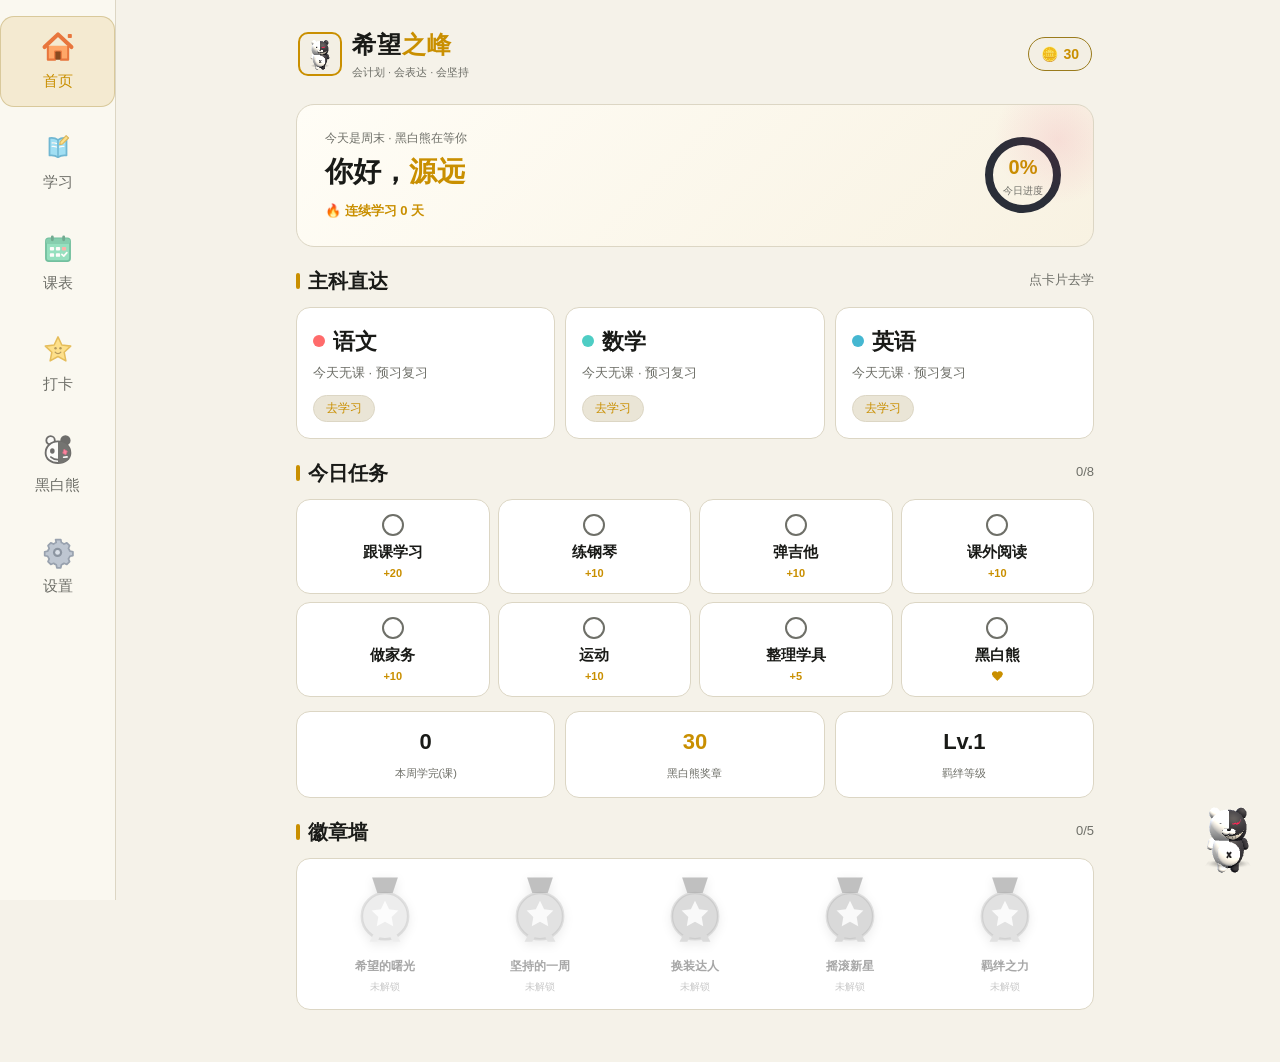
==== commit e172a885: "Expand playground to 20 stages with scenery and earned equipment" ====
--- a/index.html
+++ b/index.html
@@ -37,6 +37,7 @@
 <script src="pet3d.js"></script>
 <script src="data.js"></script>
 <script src="dict.js"></script>
+<script src="arcade-world.js"></script>
 <script src="arcade.js"></script>
 <script src="app.js"></script>
 </body>
--- a/arcade.css
+++ b/arcade.css
@@ -1 +1,3 @@
 .arcade-entry{display:flex;flex-direction:column;gap:8px;margin:18px 0;padding:22px 24px;background:#202433;color:#fff;border:1px solid #4d5267;border-radius:20px;text-decoration:none;box-shadow:inset 4px 0 #ffcf63}.arcade-entry span{font-size:11px;font-weight:800;letter-spacing:2px;color:#ffd16b}.arcade-entry b{font-size:22px}.arcade-entry small{color:#c6cad8}.in-arcade #roamer{display:none!important}.arcade-lobby{background:#171c2a;border:1px solid #343d53;border-radius:24px;padding:26px;color:#f9fafc;overflow:hidden}.arcade-back{display:flex;justify-content:space-between;gap:16px;font-size:12px;color:#b4bdd2}.arcade-back a{color:#e8ecf8;text-decoration:none}.arcade-hero{display:grid;grid-template-columns:1.2fr 1fr;align-items:center;min-height:340px;position:relative;background:radial-gradient(ellipse at 80% 50%,#44405866,transparent 60%)}.arcade-eyebrow{font-size:11px;font-weight:800;letter-spacing:2px;color:#ffd16b}.arcade-hero h2{font-size:clamp(30px,4.7vw,58px);line-height:1.14;letter-spacing:-2px;margin:16px 0 20px;color:#fff}.arcade-hero p:not(.arcade-eyebrow){font-size:14px;line-height:1.9;color:#b8c1d7}.arcade-mascot{position:relative;display:flex;flex-direction:column;align-items:center}.arcade-mascot canvas{width:100%;height:310px;max-width:340px}.arcade-mascot span{font-size:12px;border:1px solid #616778;border-radius:20px;padding:9px 16px;color:#e5e8f0;transform:rotate(-3deg)}.arcade-primary{background:#ffcf63!important;color:#222331!important;border-color:#ffcf63!important;font-weight:800;box-shadow:0 4px 0 #9d7431}.arcade-lobby button,.arcade-game button,.arcade-error button{font-family:inherit;cursor:pointer;border:1px solid #4b5671;border-radius:12px;padding:12px 16px;background:#30394e;color:#f7f9ff;min-height:46px;font-size:14px;touch-action:manipulation}.arcade-lobby button:focus-visible,.arcade-game button:focus-visible{outline:3px solid #83ddff;outline-offset:3px}.arcade-lobby button:disabled{cursor:default}.arcade-section{display:flex;align-items:center;justify-content:space-between;gap:12px;margin:30px 0 16px}.arcade-section h3{font-size:18px;color:#fff;margin:0}.arcade-section>span{font-size:12px;color:#aebad0}.arcade-levels{display:grid;grid-template-columns:repeat(3,minmax(0,1fr));gap:12px}.arcade-levels .arcade-level{display:flex;flex-direction:column;align-items:flex-start;text-align:left;gap:10px;position:relative;min-height:180px;padding:20px;background:#222a3b;border-color:#43516b;border-top:3px solid var(--level-color);transition:transform .15s,background .15s}.arcade-level:hover:not(:disabled){transform:translateY(-3px);background:#303a50}.arcade-level-no{font-size:27px;font-weight:900;font-family:monospace;color:var(--level-color)}.arcade-level b{font-size:17px;color:#fff}.arcade-level small{font-size:12px;line-height:1.6;color:#b8c3d7}.arcade-level-foot{font-size:12px;color:var(--level-color);margin-top:auto}.arcade-level.is-locked{opacity:.48}.arcade-trails{display:grid;grid-template-columns:repeat(4,minmax(0,1fr));gap:10px}.arcade-trails button{display:flex;flex-direction:column;align-items:center;gap:8px;font-size:12px;padding:14px 8px}.arcade-trails button.selected{border:2px solid #ffd16b;background:#514530}.arcade-trails button:disabled{opacity:.45}.arcade-trails i{width:30px;height:8px;border-radius:20px;box-shadow:0 0 14px #ffffff22;transform:rotate(-22deg)}.arcade-trails small{color:#b9c4d9;font-size:10px}.arcade-rule{font-size:12px;line-height:1.9;color:#a8b5ce;margin:24px 0 0}.arcade-game{background:#151c2c;border:1px solid #45516b;border-radius:18px;overflow:hidden;color:#fff}.arcade-toolbar{display:flex;justify-content:space-between;align-items:center;gap:10px;padding:12px}.arcade-toolbar>div{display:flex;gap:6px}.arcade-toolbar b{font-size:14px}.arcade-toolbar button{padding:9px 12px;font-size:12px}.arcade-viewport{position:relative;height:clamp(330px,60vh,620px);min-height:330px;overflow:hidden}.arcade-viewport canvas{display:block;width:100%;height:100%;touch-action:none;outline:0}.arcade-hud{position:absolute;top:20px;left:20px;right:20px;display:flex;justify-content:space-between;pointer-events:none;gap:8px}.arcade-hud>span{background:#171c2bd9;border:1px solid #69738b55;padding:8px 13px;border-radius:30px;font-size:14px;font-weight:800;color:#ffe39a}.arcade-hud .arcade-hearts{color:#ffa4c8;letter-spacing:4px}.arcade-progress{height:4px;position:absolute;top:0;left:0;right:0;background:#121723}.arcade-progress i{display:block;height:100%;background:#ffe19a;transition:width .15s}.arcade-note{position:absolute;left:15%;right:15%;bottom:22px;text-align:center;color:#fff4d5;font-size:15px;font-weight:700;text-shadow:0 2px 5px #000;pointer-events:none;min-height:24px}.arcade-overlay{position:absolute;inset:0;display:flex;justify-content:center;align-items:center;background:#11172677;backdrop-filter:blur(3px);padding:20px;overflow:auto}.arcade-overlay[hidden]{display:none}.arcade-dialog{background:#1d263bed;border:1px solid #65728f;border-radius:20px;max-width:490px;text-align:center;padding:24px;color:#fff}.arcade-dialog h3{font-size:24px;color:#fff;margin:10px 0}.arcade-dialog p{line-height:1.85;font-size:13px;color:#c7d0e2}.arcade-dialog button{margin:5px}.arcade-count{font-size:100px;color:#ffd16b;text-shadow:0 6px #73542c}.arcade-controls{padding:14px 18px;display:flex;gap:12px;align-items:center;justify-content:space-between}.arcade-controls>div{display:flex;gap:10px}.arcade-controls button{min-width:70px;min-height:60px;font-size:22px;background:#384760;box-shadow:0 3px 0 #0d1423;touch-action:none}.arcade-controls button:active{transform:translateY(2px)}.arcade-controls>span{font-size:11px;line-height:1.7;color:#aab8d1;text-align:center}.arcade-controls .arcade-jump{background:#ffcf63;color:#272b36;font-size:16px;min-width:112px;font-weight:800}.arcade-result-stars{font-size:38px;color:#ffd16b;letter-spacing:10px;margin:16px 0}.arcade-result-actions{display:flex;flex-wrap:wrap;justify-content:center}.arcade-error{padding:30px}.in-arcade #view{max-width:1180px;margin:auto}@media(max-width:640px){.arcade-lobby{padding:18px 14px;border-radius:16px}.arcade-back{font-size:10px}.arcade-hero{min-height:300px;grid-template-columns:1fr .85fr}.arcade-hero h2{font-size:32px;letter-spacing:-1px}.arcade-hero p:not(.arcade-eyebrow){font-size:11px}.arcade-eyebrow{font-size:9px;letter-spacing:1px}.arcade-mascot canvas{height:230px}.arcade-mascot span{font-size:10px;padding:7px}.arcade-levels{grid-template-columns:repeat(2,minmax(0,1fr))}.arcade-levels .arcade-level{min-height:164px;padding:14px}.arcade-level b{font-size:15px}.arcade-trails{grid-template-columns:repeat(2,minmax(0,1fr))}.arcade-toolbar{padding:8px;gap:5px}.arcade-toolbar b{font-size:11px}.arcade-toolbar button{padding:7px 9px;font-size:11px}.arcade-controls{padding:12px 10px;gap:6px}.arcade-controls button{min-width:56px}.arcade-controls>span{display:none}.arcade-hud{left:10px;right:10px;top:14px}.arcade-hud>span{font-size:12px;padding:8px 10px}.arcade-dialog{padding:16px}.arcade-dialog h3{font-size:20px}.arcade-dialog p{font-size:12px}.arcade-viewport{height:56vh}}@media(max-height:650px) and (orientation:landscape){.in-arcade .topbar{display:none}.arcade-viewport{height:calc(100vh - 180px);min-height:240px}.arcade-dialog{padding:10px 20px}.arcade-dialog p{margin:6px}.arcade-controls{padding:8px 14px}.arcade-controls button{min-height:46px}.arcade-toolbar{padding:7px}}
+
+.arcade-biome-heading{grid-column:1/-1;display:flex;justify-content:space-between;align-items:center;border-bottom:1px solid #48556c;padding:18px 0 10px;font-weight:800;color:#f4d78e}.arcade-biome-heading small{font-size:11px;color:#b8c4d9}.arcade-prize{color:#ffe199!important}.arcade-rewards{display:grid;grid-template-columns:repeat(4,minmax(0,1fr));gap:10px}.arcade-reward{padding:14px;border:1px solid #454f65;border-radius:12px;display:flex;flex-direction:column;gap:8px;opacity:.45;background:#252e40}.arcade-reward.earned{opacity:1;border-color:#dfbd68;background:#39362f}.arcade-reward b{font-size:13px;color:#ffdd85}.arcade-reward small{font-size:11px;line-height:1.6;color:#c4cde0}.arcade-reward span{font-size:10px;color:#a5b4cb}.arcade-unlock{display:flex;flex-direction:column;gap:8px;border:1px solid #cbaa65;background:#49422c;border-radius:12px;padding:14px;margin:14px 0;color:#ffe09a}.arcade-unlock span{font-size:13px}.arcade-unlock small{font-size:11px}.arcade-dialog{max-height:100%;overflow:auto}@media(max-width:640px){.arcade-rewards{grid-template-columns:repeat(2,minmax(0,1fr))}.arcade-section{flex-wrap:wrap}}
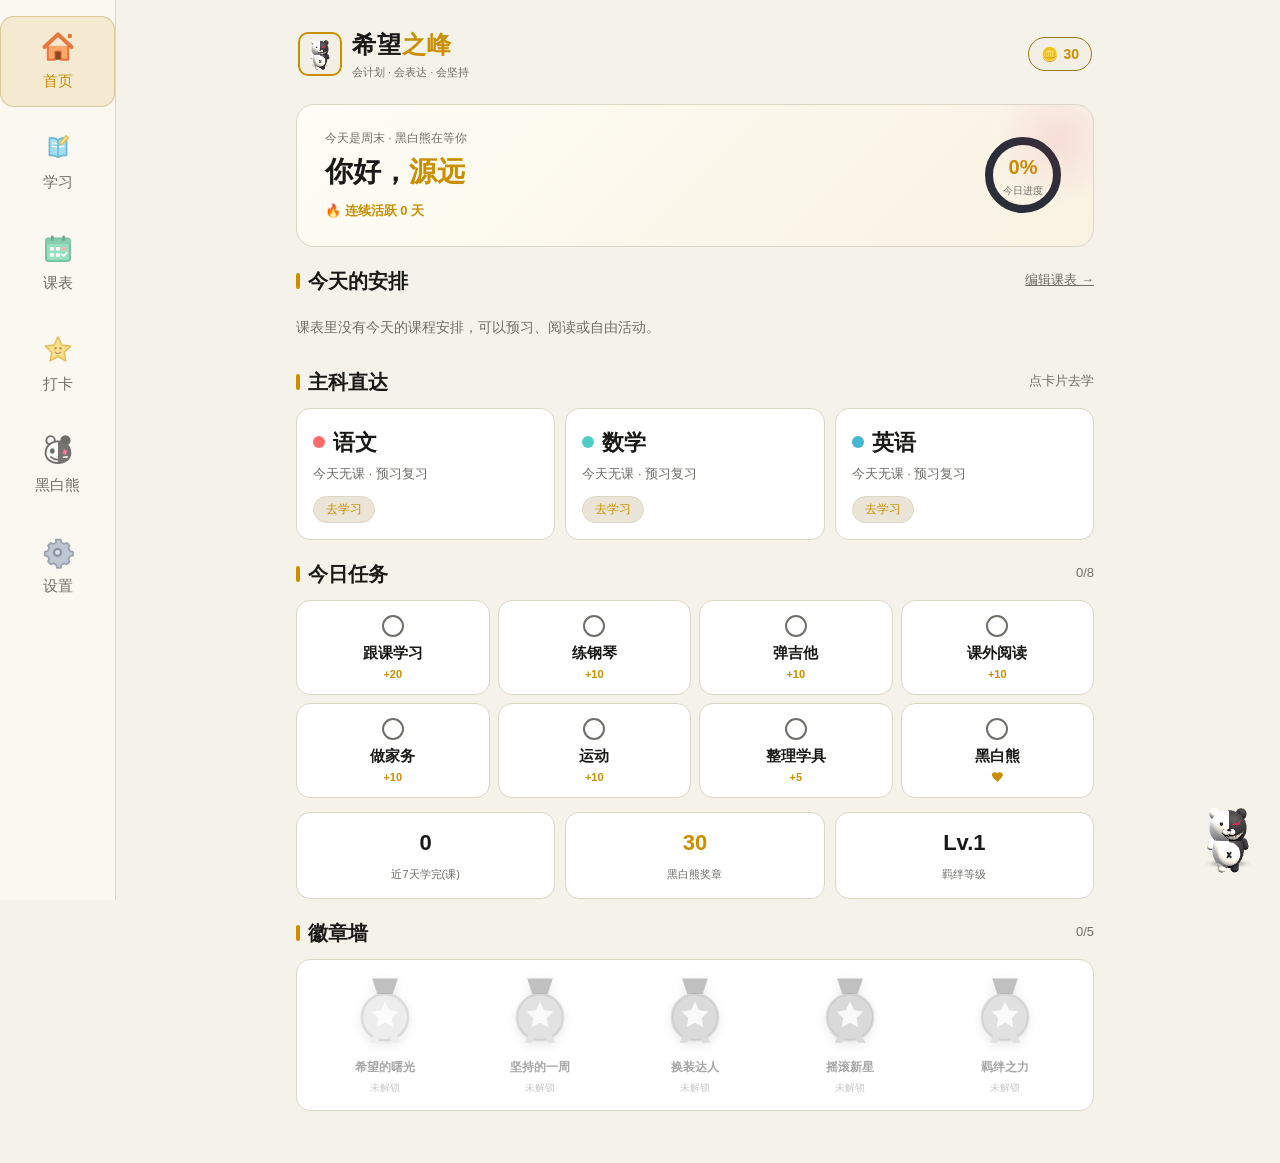
==== commit 0d43c0d9: "Improve app workflows, practice records, backups and runner controls" ====
--- a/index.html
+++ b/index.html
@@ -39,6 +39,8 @@
 <script src="dict.js"></script>
 <script src="arcade-world.js"></script>
 <script src="arcade.js"></script>
+<script src="app-tools.js"></script>
+<script src="journal.js"></script>
 <script src="app.js"></script>
 </body>
 </html>
--- a/styles.css
+++ b/styles.css
@@ -660,3 +660,6 @@
 
 .modal { max-height: 88vh; overflow-y: auto; }
 .modal .btn-row { position: sticky; bottom: 0; }
+/* Whole-app continuity and practice records. */
+.next-step-card{display:flex;flex-direction:column;gap:9px;background:var(--surface2);border:1px solid var(--gold);border-radius:18px;padding:20px;margin:16px 0;color:var(--text);text-decoration:none}.next-step-card span,.next-step-card small{color:var(--gold);font-size:13px}.next-step-card b{font-size:22px}.agenda-strip{display:flex;gap:10px;overflow-x:auto;padding-bottom:10px;scroll-snap-type:x proximity}.agenda-strip a{min-width:126px;display:flex;flex-direction:column;gap:8px;padding:14px;border:1px solid var(--border);border-radius:14px;background:var(--surface2);color:var(--text);text-decoration:none;scroll-snap-align:start}.agenda-strip small{color:var(--dim)}.practice-link{width:100%;margin-top:10px;font-size:13px}.journal-mask label{display:block;margin:12px 0;font-size:14px}.journal-mask textarea,.journal-mask input:not([type=file]){display:block;width:100%;box-sizing:border-box;margin-top:8px;padding:12px;font:inherit;background:var(--surface3);color:var(--text);border:1px solid var(--border);border-radius:10px}.journal-attach input{display:block;width:100%;margin-top:8px;font-size:12px}.journal-file{display:grid;gap:8px;padding:12px;border:1px solid var(--border);border-radius:12px;margin:10px 0}.journal-file img,.journal-file video{display:block;max-height:240px;max-width:100%;margin:auto;border-radius:10px}.journal-file audio{width:100%}.journal-file span{overflow-wrap:anywhere;font-size:12px}.journal-mask #journal-status,.form-error{font-size:13px;color:var(--gold);min-height:20px}.modal label{display:block;line-height:1.8}.modal input[type=time]{min-height:46px}.reward-preview canvas{display:block;width:100%;height:230px}.reward-preview p{font-size:13px;line-height:1.7}.reward-preview .modal{width:460px;max-width:calc(100vw - 48px)}
+.journal-mask .modal{width:600px;max-width:calc(100vw - 32px);box-sizing:border-box}.journal-mask .btn-row{background:var(--surface2);padding-top:12px}.journal-history-item{display:flex;flex-direction:column;align-items:flex-start;width:100%;gap:8px;margin:10px 0;text-align:left}.journal-history-item small{font-size:12px;color:var(--dim);overflow-wrap:anywhere}.journal-mask #journal-history{max-height:60vh;overflow:auto}.practice-link + .checkin-grid{margin-top:16px}
--- a/arcade.css
+++ b/arcade.css
@@ -1,3 +1,5 @@
 .arcade-entry{display:flex;flex-direction:column;gap:8px;margin:18px 0;padding:22px 24px;background:#202433;color:#fff;border:1px solid #4d5267;border-radius:20px;text-decoration:none;box-shadow:inset 4px 0 #ffcf63}.arcade-entry span{font-size:11px;font-weight:800;letter-spacing:2px;color:#ffd16b}.arcade-entry b{font-size:22px}.arcade-entry small{color:#c6cad8}.in-arcade #roamer{display:none!important}.arcade-lobby{background:#171c2a;border:1px solid #343d53;border-radius:24px;padding:26px;color:#f9fafc;overflow:hidden}.arcade-back{display:flex;justify-content:space-between;gap:16px;font-size:12px;color:#b4bdd2}.arcade-back a{color:#e8ecf8;text-decoration:none}.arcade-hero{display:grid;grid-template-columns:1.2fr 1fr;align-items:center;min-height:340px;position:relative;background:radial-gradient(ellipse at 80% 50%,#44405866,transparent 60%)}.arcade-eyebrow{font-size:11px;font-weight:800;letter-spacing:2px;color:#ffd16b}.arcade-hero h2{font-size:clamp(30px,4.7vw,58px);line-height:1.14;letter-spacing:-2px;margin:16px 0 20px;color:#fff}.arcade-hero p:not(.arcade-eyebrow){font-size:14px;line-height:1.9;color:#b8c1d7}.arcade-mascot{position:relative;display:flex;flex-direction:column;align-items:center}.arcade-mascot canvas{width:100%;height:310px;max-width:340px}.arcade-mascot span{font-size:12px;border:1px solid #616778;border-radius:20px;padding:9px 16px;color:#e5e8f0;transform:rotate(-3deg)}.arcade-primary{background:#ffcf63!important;color:#222331!important;border-color:#ffcf63!important;font-weight:800;box-shadow:0 4px 0 #9d7431}.arcade-lobby button,.arcade-game button,.arcade-error button{font-family:inherit;cursor:pointer;border:1px solid #4b5671;border-radius:12px;padding:12px 16px;background:#30394e;color:#f7f9ff;min-height:46px;font-size:14px;touch-action:manipulation}.arcade-lobby button:focus-visible,.arcade-game button:focus-visible{outline:3px solid #83ddff;outline-offset:3px}.arcade-lobby button:disabled{cursor:default}.arcade-section{display:flex;align-items:center;justify-content:space-between;gap:12px;margin:30px 0 16px}.arcade-section h3{font-size:18px;color:#fff;margin:0}.arcade-section>span{font-size:12px;color:#aebad0}.arcade-levels{display:grid;grid-template-columns:repeat(3,minmax(0,1fr));gap:12px}.arcade-levels .arcade-level{display:flex;flex-direction:column;align-items:flex-start;text-align:left;gap:10px;position:relative;min-height:180px;padding:20px;background:#222a3b;border-color:#43516b;border-top:3px solid var(--level-color);transition:transform .15s,background .15s}.arcade-level:hover:not(:disabled){transform:translateY(-3px);background:#303a50}.arcade-level-no{font-size:27px;font-weight:900;font-family:monospace;color:var(--level-color)}.arcade-level b{font-size:17px;color:#fff}.arcade-level small{font-size:12px;line-height:1.6;color:#b8c3d7}.arcade-level-foot{font-size:12px;color:var(--level-color);margin-top:auto}.arcade-level.is-locked{opacity:.48}.arcade-trails{display:grid;grid-template-columns:repeat(4,minmax(0,1fr));gap:10px}.arcade-trails button{display:flex;flex-direction:column;align-items:center;gap:8px;font-size:12px;padding:14px 8px}.arcade-trails button.selected{border:2px solid #ffd16b;background:#514530}.arcade-trails button:disabled{opacity:.45}.arcade-trails i{width:30px;height:8px;border-radius:20px;box-shadow:0 0 14px #ffffff22;transform:rotate(-22deg)}.arcade-trails small{color:#b9c4d9;font-size:10px}.arcade-rule{font-size:12px;line-height:1.9;color:#a8b5ce;margin:24px 0 0}.arcade-game{background:#151c2c;border:1px solid #45516b;border-radius:18px;overflow:hidden;color:#fff}.arcade-toolbar{display:flex;justify-content:space-between;align-items:center;gap:10px;padding:12px}.arcade-toolbar>div{display:flex;gap:6px}.arcade-toolbar b{font-size:14px}.arcade-toolbar button{padding:9px 12px;font-size:12px}.arcade-viewport{position:relative;height:clamp(330px,60vh,620px);min-height:330px;overflow:hidden}.arcade-viewport canvas{display:block;width:100%;height:100%;touch-action:none;outline:0}.arcade-hud{position:absolute;top:20px;left:20px;right:20px;display:flex;justify-content:space-between;pointer-events:none;gap:8px}.arcade-hud>span{background:#171c2bd9;border:1px solid #69738b55;padding:8px 13px;border-radius:30px;font-size:14px;font-weight:800;color:#ffe39a}.arcade-hud .arcade-hearts{color:#ffa4c8;letter-spacing:4px}.arcade-progress{height:4px;position:absolute;top:0;left:0;right:0;background:#121723}.arcade-progress i{display:block;height:100%;background:#ffe19a;transition:width .15s}.arcade-note{position:absolute;left:15%;right:15%;bottom:22px;text-align:center;color:#fff4d5;font-size:15px;font-weight:700;text-shadow:0 2px 5px #000;pointer-events:none;min-height:24px}.arcade-overlay{position:absolute;inset:0;display:flex;justify-content:center;align-items:center;background:#11172677;backdrop-filter:blur(3px);padding:20px;overflow:auto}.arcade-overlay[hidden]{display:none}.arcade-dialog{background:#1d263bed;border:1px solid #65728f;border-radius:20px;max-width:490px;text-align:center;padding:24px;color:#fff}.arcade-dialog h3{font-size:24px;color:#fff;margin:10px 0}.arcade-dialog p{line-height:1.85;font-size:13px;color:#c7d0e2}.arcade-dialog button{margin:5px}.arcade-count{font-size:100px;color:#ffd16b;text-shadow:0 6px #73542c}.arcade-controls{padding:14px 18px;display:flex;gap:12px;align-items:center;justify-content:space-between}.arcade-controls>div{display:flex;gap:10px}.arcade-controls button{min-width:70px;min-height:60px;font-size:22px;background:#384760;box-shadow:0 3px 0 #0d1423;touch-action:none}.arcade-controls button:active{transform:translateY(2px)}.arcade-controls>span{font-size:11px;line-height:1.7;color:#aab8d1;text-align:center}.arcade-controls .arcade-jump{background:#ffcf63;color:#272b36;font-size:16px;min-width:112px;font-weight:800}.arcade-result-stars{font-size:38px;color:#ffd16b;letter-spacing:10px;margin:16px 0}.arcade-result-actions{display:flex;flex-wrap:wrap;justify-content:center}.arcade-error{padding:30px}.in-arcade #view{max-width:1180px;margin:auto}@media(max-width:640px){.arcade-lobby{padding:18px 14px;border-radius:16px}.arcade-back{font-size:10px}.arcade-hero{min-height:300px;grid-template-columns:1fr .85fr}.arcade-hero h2{font-size:32px;letter-spacing:-1px}.arcade-hero p:not(.arcade-eyebrow){font-size:11px}.arcade-eyebrow{font-size:9px;letter-spacing:1px}.arcade-mascot canvas{height:230px}.arcade-mascot span{font-size:10px;padding:7px}.arcade-levels{grid-template-columns:repeat(2,minmax(0,1fr))}.arcade-levels .arcade-level{min-height:164px;padding:14px}.arcade-level b{font-size:15px}.arcade-trails{grid-template-columns:repeat(2,minmax(0,1fr))}.arcade-toolbar{padding:8px;gap:5px}.arcade-toolbar b{font-size:11px}.arcade-toolbar button{padding:7px 9px;font-size:11px}.arcade-controls{padding:12px 10px;gap:6px}.arcade-controls button{min-width:56px}.arcade-controls>span{display:none}.arcade-hud{left:10px;right:10px;top:14px}.arcade-hud>span{font-size:12px;padding:8px 10px}.arcade-dialog{padding:16px}.arcade-dialog h3{font-size:20px}.arcade-dialog p{font-size:12px}.arcade-viewport{height:56vh}}@media(max-height:650px) and (orientation:landscape){.in-arcade .topbar{display:none}.arcade-viewport{height:calc(100vh - 180px);min-height:240px}.arcade-dialog{padding:10px 20px}.arcade-dialog p{margin:6px}.arcade-controls{padding:8px 14px}.arcade-controls button{min-height:46px}.arcade-toolbar{padding:7px}}
 
 .arcade-biome-heading{grid-column:1/-1;display:flex;justify-content:space-between;align-items:center;border-bottom:1px solid #48556c;padding:18px 0 10px;font-weight:800;color:#f4d78e}.arcade-biome-heading small{font-size:11px;color:#b8c4d9}.arcade-prize{color:#ffe199!important}.arcade-rewards{display:grid;grid-template-columns:repeat(4,minmax(0,1fr));gap:10px}.arcade-reward{padding:14px;border:1px solid #454f65;border-radius:12px;display:flex;flex-direction:column;gap:8px;opacity:.45;background:#252e40}.arcade-reward.earned{opacity:1;border-color:#dfbd68;background:#39362f}.arcade-reward b{font-size:13px;color:#ffdd85}.arcade-reward small{font-size:11px;line-height:1.6;color:#c4cde0}.arcade-reward span{font-size:10px;color:#a5b4cb}.arcade-unlock{display:flex;flex-direction:column;gap:8px;border:1px solid #cbaa65;background:#49422c;border-radius:12px;padding:14px;margin:14px 0;color:#ffe09a}.arcade-unlock span{font-size:13px}.arcade-unlock small{font-size:11px}.arcade-dialog{max-height:100%;overflow:auto}@media(max-width:640px){.arcade-rewards{grid-template-columns:repeat(2,minmax(0,1fr))}.arcade-section{flex-wrap:wrap}}
+.arcade-drive{display:grid;grid-template-columns:repeat(4,minmax(0,1fr));gap:8px;padding:0 16px 14px}.arcade-drive button{min-height:48px;touch-action:manipulation}.arcade-drive button[aria-pressed=true]{background:#ffd16b;color:#202638;border-color:#ffd16b;font-weight:800}.arcade-rewards button{text-align:left;font:inherit}.arcade-rewards button:hover{border-color:#ffd16b}.arcade-rewards button:focus-visible{opacity:1}.arcade-rewards button small{font-size:11px}.arcade-drive button:disabled{opacity:.5}@media(max-width:640px){.arcade-drive{gap:6px;padding:0 10px 12px}.arcade-drive button{font-size:13px;padding:10px 4px}}@media(max-height:650px) and (orientation:landscape){.arcade-viewport{height:calc(100dvh - 240px);min-height:200px}.arcade-drive{padding-bottom:8px}.arcade-drive button{min-height:42px}}
+.arcade-game .arcade-viewport{height:clamp(220px,calc(100dvh - 360px),620px);min-height:220px}@media(max-width:599px){.arcade-game .arcade-viewport{height:clamp(220px,calc(100dvh - 400px),620px)}}
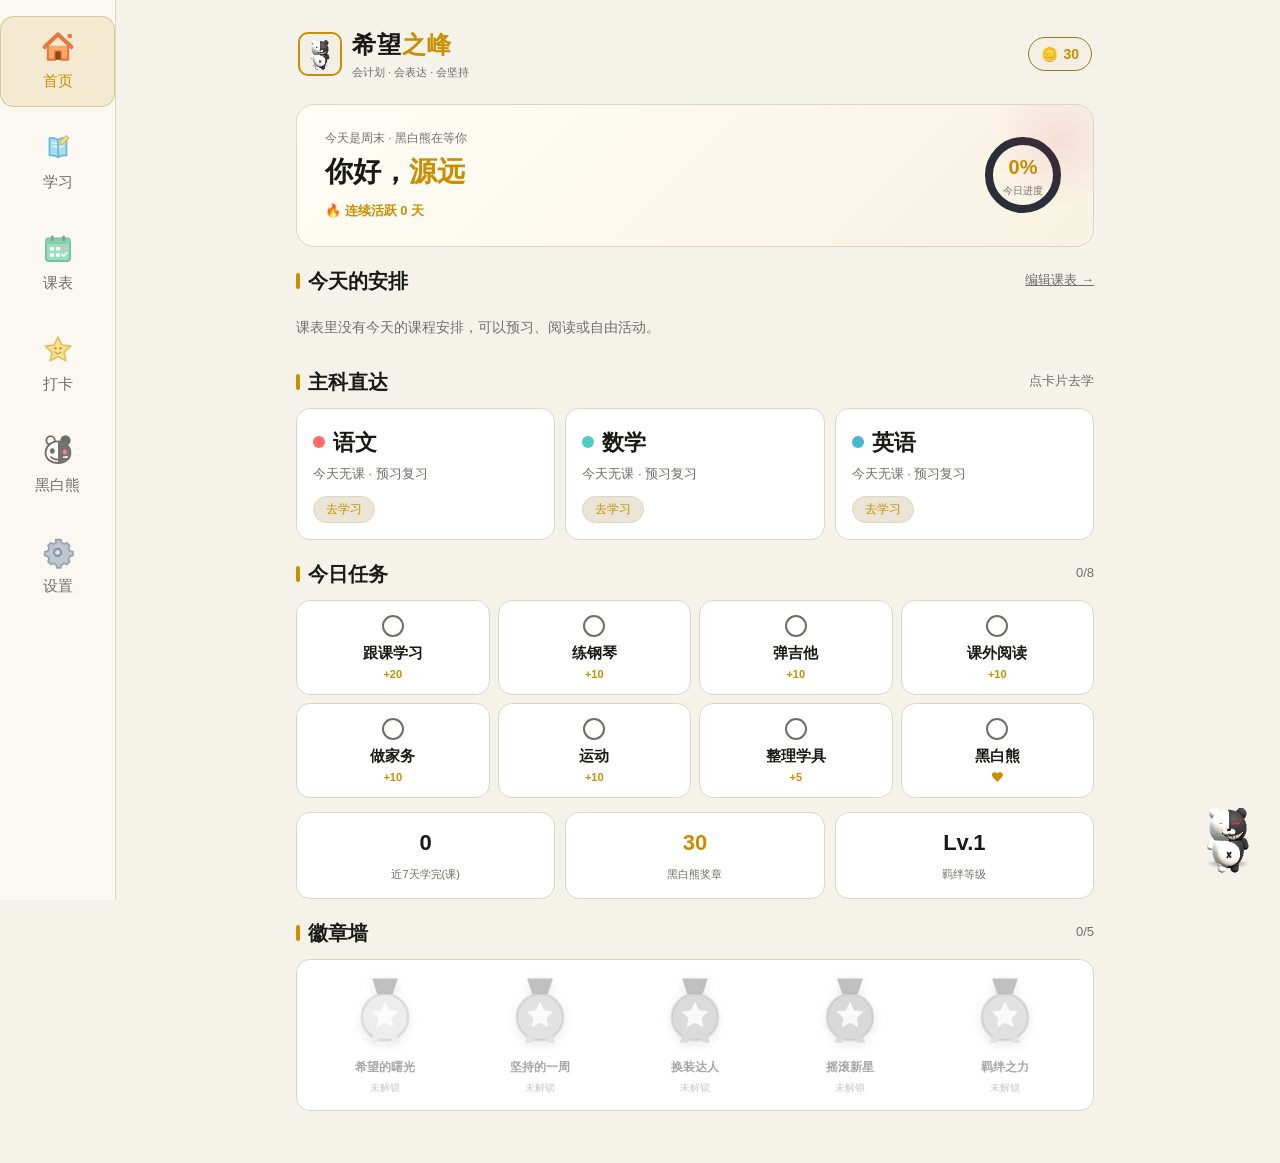
==== commit 136ed926: "Restore inline local textbook reader and protect edition mappings" ====
--- a/index.html
+++ b/index.html
@@ -41,6 +41,7 @@
 <script src="arcade.js"></script>
 <script src="app-tools.js"></script>
 <script src="journal.js"></script>
+<script src="book-reader.js"></script>
 <script src="app.js"></script>
 </body>
 </html>
--- a/styles.css
+++ b/styles.css
@@ -663,3 +663,6 @@
 /* Whole-app continuity and practice records. */
 .next-step-card{display:flex;flex-direction:column;gap:9px;background:var(--surface2);border:1px solid var(--gold);border-radius:18px;padding:20px;margin:16px 0;color:var(--text);text-decoration:none}.next-step-card span,.next-step-card small{color:var(--gold);font-size:13px}.next-step-card b{font-size:22px}.agenda-strip{display:flex;gap:10px;overflow-x:auto;padding-bottom:10px;scroll-snap-type:x proximity}.agenda-strip a{min-width:126px;display:flex;flex-direction:column;gap:8px;padding:14px;border:1px solid var(--border);border-radius:14px;background:var(--surface2);color:var(--text);text-decoration:none;scroll-snap-align:start}.agenda-strip small{color:var(--dim)}.practice-link{width:100%;margin-top:10px;font-size:13px}.journal-mask label{display:block;margin:12px 0;font-size:14px}.journal-mask textarea,.journal-mask input:not([type=file]){display:block;width:100%;box-sizing:border-box;margin-top:8px;padding:12px;font:inherit;background:var(--surface3);color:var(--text);border:1px solid var(--border);border-radius:10px}.journal-attach input{display:block;width:100%;margin-top:8px;font-size:12px}.journal-file{display:grid;gap:8px;padding:12px;border:1px solid var(--border);border-radius:12px;margin:10px 0}.journal-file img,.journal-file video{display:block;max-height:240px;max-width:100%;margin:auto;border-radius:10px}.journal-file audio{width:100%}.journal-file span{overflow-wrap:anywhere;font-size:12px}.journal-mask #journal-status,.form-error{font-size:13px;color:var(--gold);min-height:20px}.modal label{display:block;line-height:1.8}.modal input[type=time]{min-height:46px}.reward-preview canvas{display:block;width:100%;height:230px}.reward-preview p{font-size:13px;line-height:1.7}.reward-preview .modal{width:460px;max-width:calc(100vw - 48px)}
 .journal-mask .modal{width:600px;max-width:calc(100vw - 32px);box-sizing:border-box}.journal-mask .btn-row{background:var(--surface2);padding-top:12px}.journal-history-item{display:flex;flex-direction:column;align-items:flex-start;width:100%;gap:8px;margin:10px 0;text-align:left}.journal-history-item small{font-size:12px;color:var(--dim);overflow-wrap:anywhere}.journal-mask #journal-history{max-height:60vh;overflow:auto}.practice-link + .checkin-grid{margin-top:16px}
+
+/* Local textbook reader. Images stay on this device. */
+.book-reader{padding:16px;overflow:hidden}.book-reader #reader-status{line-height:1.8;overflow-wrap:anywhere}.book-reader #reader-pages{overflow:auto;max-height:78vh;margin-bottom:12px}.book-reader img{display:block;width:100%;height:auto;margin:0 auto 12px;border-radius:8px;background:#fff;cursor:zoom-in}.book-reader img.zoomed{width:180%;max-width:none;cursor:zoom-out}.book-controls{display:flex;gap:8px;align-items:center;flex-wrap:wrap;margin:12px 0}.book-controls[hidden],.book-reader [hidden]{display:none}.book-controls select{flex:1;min-width:100px;min-height:44px;padding:8px;background:var(--surface2);color:var(--text);border:1px solid var(--border);border-radius:8px}.book-reader .btn{min-height:44px;margin-bottom:6px}
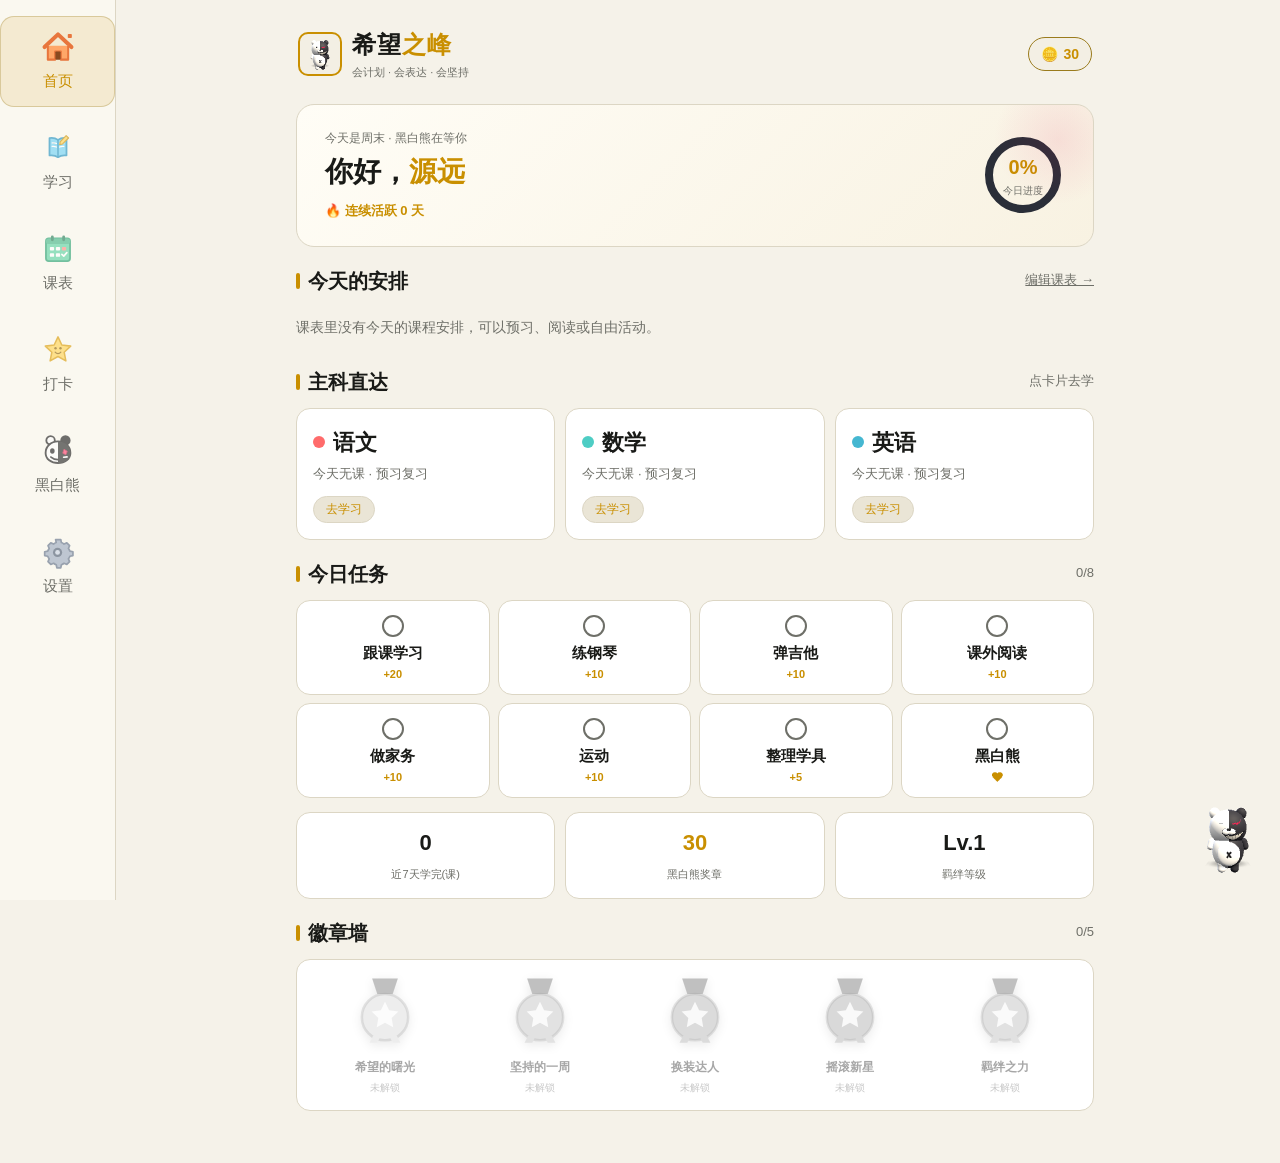
==== commit 849bf84c: "Publish v45 interactive Monokuma room for tablet update" ====
--- a/index.html
+++ b/index.html
@@ -13,6 +13,7 @@
 <link rel="apple-touch-icon" href="icon-192.png">
 <link rel="stylesheet" href="styles.css">
 <link rel="stylesheet" href="arcade.css">
+<link rel="stylesheet" href="home3d.css">
 </head>
 <body>
 
@@ -42,6 +43,7 @@
 <script src="app-tools.js"></script>
 <script src="journal.js"></script>
 <script src="book-reader.js"></script>
+<script src="home3d.js"></script>
 <script src="app.js"></script>
 </body>
 </html>
--- a/home3d.css
+++ b/home3d.css
@@ -0,0 +1,18 @@
+.pet-home-embedded{height:clamp(580px,78dvh,780px);margin:12px 0 20px;border:1px solid #a58a6666;border-radius:22px;overflow:hidden;container-type:inline-size}.pet-home-embedded .home-world{height:100%;min-height:0}.pet-home-embedded .home-sheet{max-height:calc(100% - 24px)}body.in-pet #roamer{display:none!important}
+@container(max-width:650px){.pet-home-embedded .home-top{padding:14px;gap:8px}.pet-home-embedded .home-title h2{font-size:19px;letter-spacing:0}.pet-home-embedded .home-title small{display:none}.pet-home-embedded .home-pill{padding:9px 10px}.pet-home-embedded .home-tools{top:87px;left:12px;right:12px;gap:4px;justify-content:flex-end}.pet-home-embedded .home-tools button,.pet-home-embedded .home-tools label{padding:8px;font-size:10px!important}.pet-home-embedded .home-bottom{left:14px;right:14px;bottom:16px;gap:8px}.pet-home-embedded .home-stick{width:86px;height:86px}.pet-home-embedded .home-context{max-width:170px}.pet-home-embedded .home-context button{padding:12px;font-size:12px}.pet-home-embedded .home-reset{display:none}.pet-home-embedded .home-hint{bottom:118px;font-size:10px;padding:8px 12px}.pet-home-embedded .home-pin b{display:none}.pet-home-embedded .home-pin{padding:6px}.pet-home-embedded .home-dialog{padding:12px;align-items:flex-end}.pet-home-embedded .home-sheet{width:100%}}
+.home-study-marker{pointer-events:none;border-color:#efd28c!important;color:#ffe1a0!important}.home-study-enter{position:absolute;z-index:4;transform:translate(-50%,-50%);min-height:48px;padding:12px 24px;border:1px solid #fff0bc;border-radius:28px;background:linear-gradient(115deg,#ffe6a7,#ce9b61);color:#382520;font-weight:700;box-shadow:0 5px 24px #0007,0 0 24px #ffd58c44;white-space:nowrap;touch-action:manipulation}.home-study-enter:focus-visible{outline:3px solid #fff;outline-offset:3px}
+body.in-home .topbar,body.in-home #roamer,body.in-home #tabbar{display:none!important}body.in-home #app{max-width:none;padding:0;margin:0}body.in-home #view{padding:0;margin:0}body.in-home{overflow:hidden}.home-world{position:relative;width:100%;height:100dvh;min-height:400px;overflow:hidden;background:#29232c;color:#fff5e4;isolation:isolate}.home-world canvas{display:block;width:100%;height:100%;touch-action:none}.home-world button,.home-world select,.home-world a{font:inherit;-webkit-tap-highlight-color:transparent}.home-world button{cursor:pointer}.home-world button:disabled{opacity:.45;cursor:default}.home-world [hidden]{display:none!important}.home-top{position:absolute;top:0;left:0;right:0;display:flex;gap:20px;align-items:flex-start;padding:22px 26px;background:linear-gradient(#17151bce,transparent);pointer-events:none}.home-top>*{pointer-events:auto}.home-title{flex:1;text-shadow:0 2px 12px #0009}.home-title small{font-size:9px;letter-spacing:3px;color:#d4ba93}.home-title h2{font-size:27px;letter-spacing:3px;margin:5px 0 7px}.home-title span{font-size:11px;color:#e3d6c1}.home-pill,.home-tools button,.home-tools label{border:1px solid #dac5a83d;border-radius:30px;padding:11px 16px;background:#221e29b8;backdrop-filter:blur(12px);color:#f7e7ce;text-decoration:none;font-size:12px!important;min-height:42px}.home-tools{position:absolute;top:112px;right:25px;display:flex;gap:7px;align-items:center}.home-tools label{padding:9px 12px}.home-tools select{border:0;color:#f6e1c0;background:#29232c;max-width:65px}.home-loading{position:absolute;inset:0;z-index:6;background:radial-gradient(ellipse at center,#44343c,#1a1820);display:flex;align-items:center;justify-content:center;flex-direction:column;gap:22px;padding:30px;text-align:center}.home-loading b{font-size:22px}.home-loading small{color:#bfae99}.home-loading a{color:#ffcf84}.home-spinner{width:58px;height:58px;border:2px solid #9c7c6244;border-top-color:#e6b78e;border-radius:50%;animation:home-spin 1.4s linear infinite}.home-hint{position:absolute;bottom:155px;left:50%;transform:translateX(-50%);width:max-content;max-width:calc(100% - 36px);border:1px solid #efd6b522;background:#211e27cf;backdrop-filter:blur(10px);padding:10px 18px;border-radius:30px;font-size:12px;text-align:center;pointer-events:none}.home-bottom{position:absolute;bottom:max(23px,env(safe-area-inset-bottom));left:28px;right:28px;display:flex;align-items:flex-end;gap:15px;pointer-events:none}.home-bottom>*{pointer-events:auto}.home-stick{position:relative;width:116px;height:116px;border-radius:50%;border:1px solid #dec49c66;background:radial-gradient(circle,#e9c99422,#211c2788);backdrop-filter:blur(8px);touch-action:none;flex-shrink:0}.home-stick i{position:absolute;left:50%;top:50%;width:49px;height:49px;border:1px solid #f8dfaf88;background:linear-gradient(#e2c29d,#846552);border-radius:50%;transform:translate(-50%,-50%);box-shadow:0 6px 20px #0006}.home-stick span{position:absolute;bottom:7px;text-align:center;width:100%;font-size:10px;color:#dbc4a5;pointer-events:none}.home-context{margin-left:auto;max-width:310px;display:flex;flex-direction:column;gap:10px;text-align:center}.home-context small{font-size:11px;text-shadow:0 1px 7px #000}.home-context button{border:1px solid #f1cd9d;border-radius:30px;background:linear-gradient(110deg,#f5d4a6,#c4956c);color:#382422;font-weight:bold;padding:16px 26px;min-height:54px;box-shadow:0 8px 30px #0005}.home-reset{font-size:10px!important;padding:11px}.home-pin{position:absolute;z-index:2;transform:translate(-50%,-50%);border:1px solid #eecfaa77;background:#211b27c9;backdrop-filter:blur(8px);color:#f5e3ca;border-radius:22px;padding:7px 11px;white-space:nowrap;display:flex;gap:6px;align-items:center;font-size:11px!important}.home-pin.visited{border-color:#9eca9b}.home-pin span{font-size:16px}.home-dialog{position:absolute;inset:0;z-index:8;display:flex;justify-content:flex-end;align-items:center;padding:25px;background:linear-gradient(90deg,transparent,#17131bb8);pointer-events:none}.home-sheet{pointer-events:auto;position:relative;width:400px;max-width:100%;max-height:calc(100dvh - 55px);overflow:auto;padding:27px;border:1px solid #dbc19966;border-radius:22px;box-shadow:0 16px 80px #0006;background:#25202aec;backdrop-filter:blur(22px);box-sizing:border-box}.home-sheet>small{font-size:10px;letter-spacing:2px;color:#c9a77a}.home-sheet h3{font-size:24px;margin:12px 30px 16px 0}.home-sheet p{line-height:1.9;font-size:13px;color:#dbcdbb}.home-close{position:absolute;right:14px;top:13px;width:36px;height:36px;border:0;border-radius:50%;background:#ffffff12;color:#e9d6bb;font-size:23px!important}.home-primary,.home-choices button{width:100%;min-height:44px;padding:12px;border:1px solid #d1aa7966;background:#be936a;color:#241b22;border-radius:12px;font-weight:bold;margin-top:9px}.home-story{font-size:15px!important;line-height:2.1!important}.home-choices button{background:#f6e1c611;color:#f3dec0}.home-piano{display:flex;gap:4px;margin-top:20px}.home-piano button{flex:1;height:105px;border:1px solid #b8ac9a;border-radius:0 0 8px 8px;color:#332b29;background:linear-gradient(#fcf6e9,#d6cbb8);padding-top:62px;font-size:12px;box-shadow:0 5px #948878}.home-piano button:active,.home-piano button.lit{background:#d896a8;transform:translateY(4px);box-shadow:0 1px #948878}.home-fruits{display:flex;flex-wrap:wrap;gap:9px}.home-fruits button{padding:12px;border-radius:12px;background:#fff1;border:1px solid #fff3;color:#f3dec0}.home-fruits .selected{background:#755060;border-color:#ecb9cb}.home-breath{height:100px;width:100px;margin:30px auto;border-radius:50%;background:radial-gradient(circle,#ffebc7,#ce9b6766,transparent);animation:home-breath 6s ease-in-out infinite}.home-collection{display:flex;gap:8px}.home-collection span{display:flex;flex:1;align-items:center;flex-direction:column;gap:10px;background:#ffffff08;border-radius:12px;padding:15px 4px;font-size:30px}.home-collection b,.home-collection small{font-size:10px;color:#dbc4a5}.home-capsule{font-size:70px;text-align:center;margin:16px;color:#edc789}.home-capsule.turning{animation:home-spin .35s ease-in-out 3}.home-destinations{display:grid;grid-template-columns:1fr 1fr;gap:10px}.home-destinations button{display:flex;flex-direction:column;gap:7px;text-align:left;border:1px solid #e6c59433;padding:13px;background:#ffffff08;color:#f5dec0;border-radius:12px}.home-destinations span{font-size:23px}.home-destinations small{font-size:10px;line-height:1.7;color:#baab99}.home-footnote{font-size:10px!important;color:#ad9b89!important}@keyframes home-spin{to{transform:rotate(360deg)}}@keyframes home-breath{50%{transform:scale(1.25);opacity:.5}}
+@media(max-width:650px){.home-top{padding:15px;gap:10px}.home-title h2{font-size:20px;letter-spacing:1px}.home-title small{font-size:7px;letter-spacing:1px}.home-pill{padding:9px 12px}.home-tools{top:100px;right:12px;left:12px;justify-content:flex-end;gap:4px}.home-tools button,.home-tools label{padding:8px 10px;font-size:10px!important}.home-bottom{left:16px;right:16px;bottom:18px;gap:8px}.home-stick{width:92px;height:92px}.home-context{max-width:185px}.home-context button{padding:12px 14px;font-size:12px}.home-context small{font-size:10px}.home-reset{display:none}.home-hint{bottom:127px;font-size:10px;padding:8px 12px}.home-pin b{display:none}.home-pin{padding:6px}.home-dialog{align-items:flex-end;padding:12px;background:#17131b88}.home-sheet{width:100%;max-height:70dvh;padding:22px}.home-sheet h3{font-size:21px}.home-collection span{padding:10px 2px}}
+@media(max-height:550px){.home-tools{top:16px;right:160px;left:auto}.home-title span{display:none}.home-title h2{font-size:20px}.home-title small{display:none}.home-top{padding:12px 18px}.home-hint{bottom:115px}.home-bottom{bottom:12px}.home-stick{width:86px;height:86px}.home-sheet{max-height:calc(100dvh - 25px);padding:18px}.home-dialog{padding:12px}.home-piano button{height:75px;padding-top:35px}}
+#bear-home{container-type:inline-size}
+.home-world{container-type:inline-size;display:grid;grid-template-columns:minmax(0,1fr);grid-template-rows:minmax(0,1fr)}
+.home-stage{position:relative;min-width:0;min-height:0;overflow:hidden}
+.home-world.has-panel{grid-template-columns:minmax(0,1fr) 330px}
+.home-world .home-dialog{position:relative;inset:auto;min-width:0;min-height:0;padding:0;background:#25202a;display:none;pointer-events:auto;border-left:1px solid #dbc19940;overflow:hidden}
+.home-world.has-panel .home-dialog{display:block}
+.home-world .home-dialog .home-sheet{width:100%;height:100%;max-height:100%;max-width:none;box-sizing:border-box;border:0;border-radius:0;padding:24px 20px;box-shadow:none;background:#25202a;backdrop-filter:none;overflow-y:auto;overscroll-behavior:contain}
+.home-world .home-sheet h3{font-size:21px}.home-world .home-sheet .home-close{min-width:44px;min-height:44px;top:8px;right:8px}
+.home-panel-toggle{position:absolute;right:14px;bottom:14px;z-index:5}
+.home-world.panel-open .home-bottom,.home-world.panel-open .home-hint,.home-world.panel-open .home-tools,.home-world.panel-open .home-title{display:none}
+.home-world.panel-open .home-top{padding:12px;justify-content:space-between}
+@container(max-width:799px){.home-world.has-panel{grid-template-columns:minmax(0,1fr);grid-template-rows:minmax(180px,1fr) minmax(0,42%)}.home-world .home-dialog{border-left:0;border-top:1px solid #dbc19940}.home-world .home-dialog .home-sheet{padding:18px 20px}.home-world .home-sheet h3{margin:7px 38px 10px 0;font-size:19px}.home-world .home-sheet p{margin:8px 0}.home-world .home-piano button{height:72px;padding-top:35px}.home-world .home-collection span{padding:10px 4px}.home-world .home-breath{width:65px;height:65px;margin:16px auto}}
